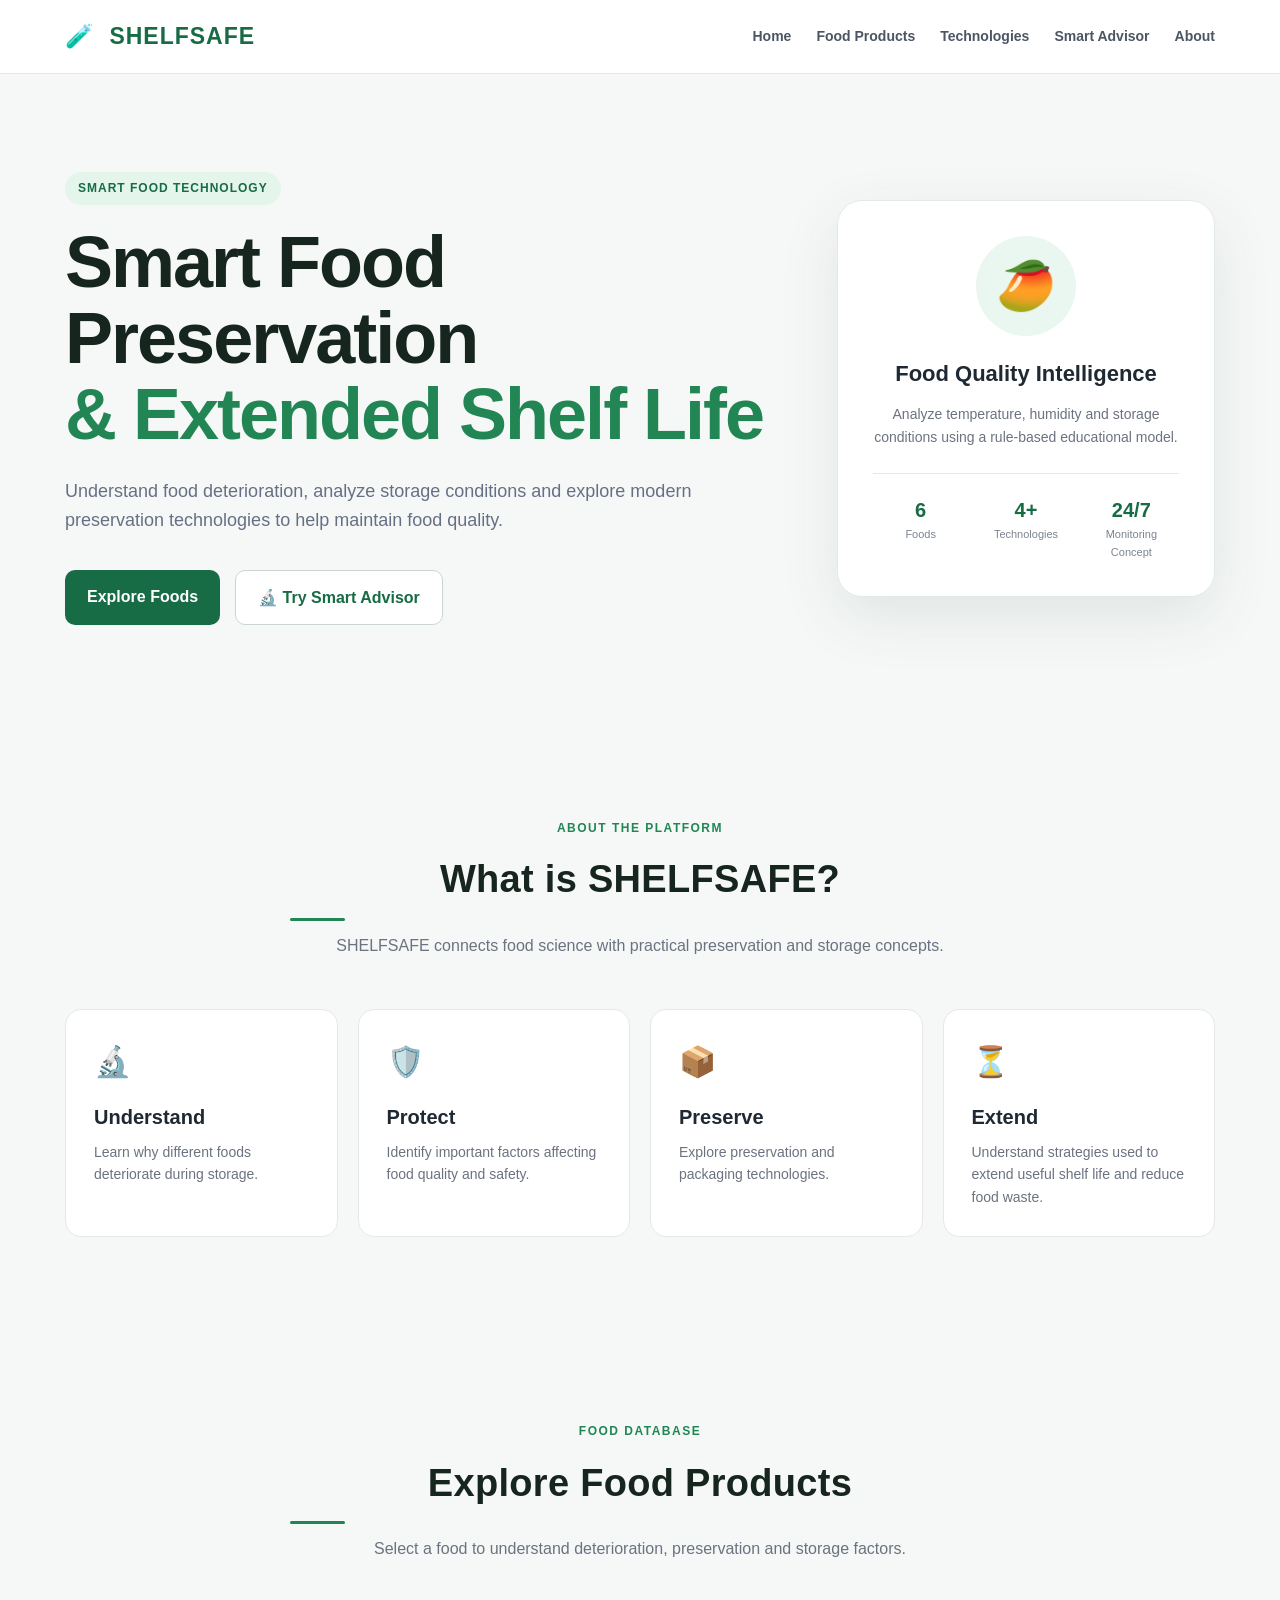
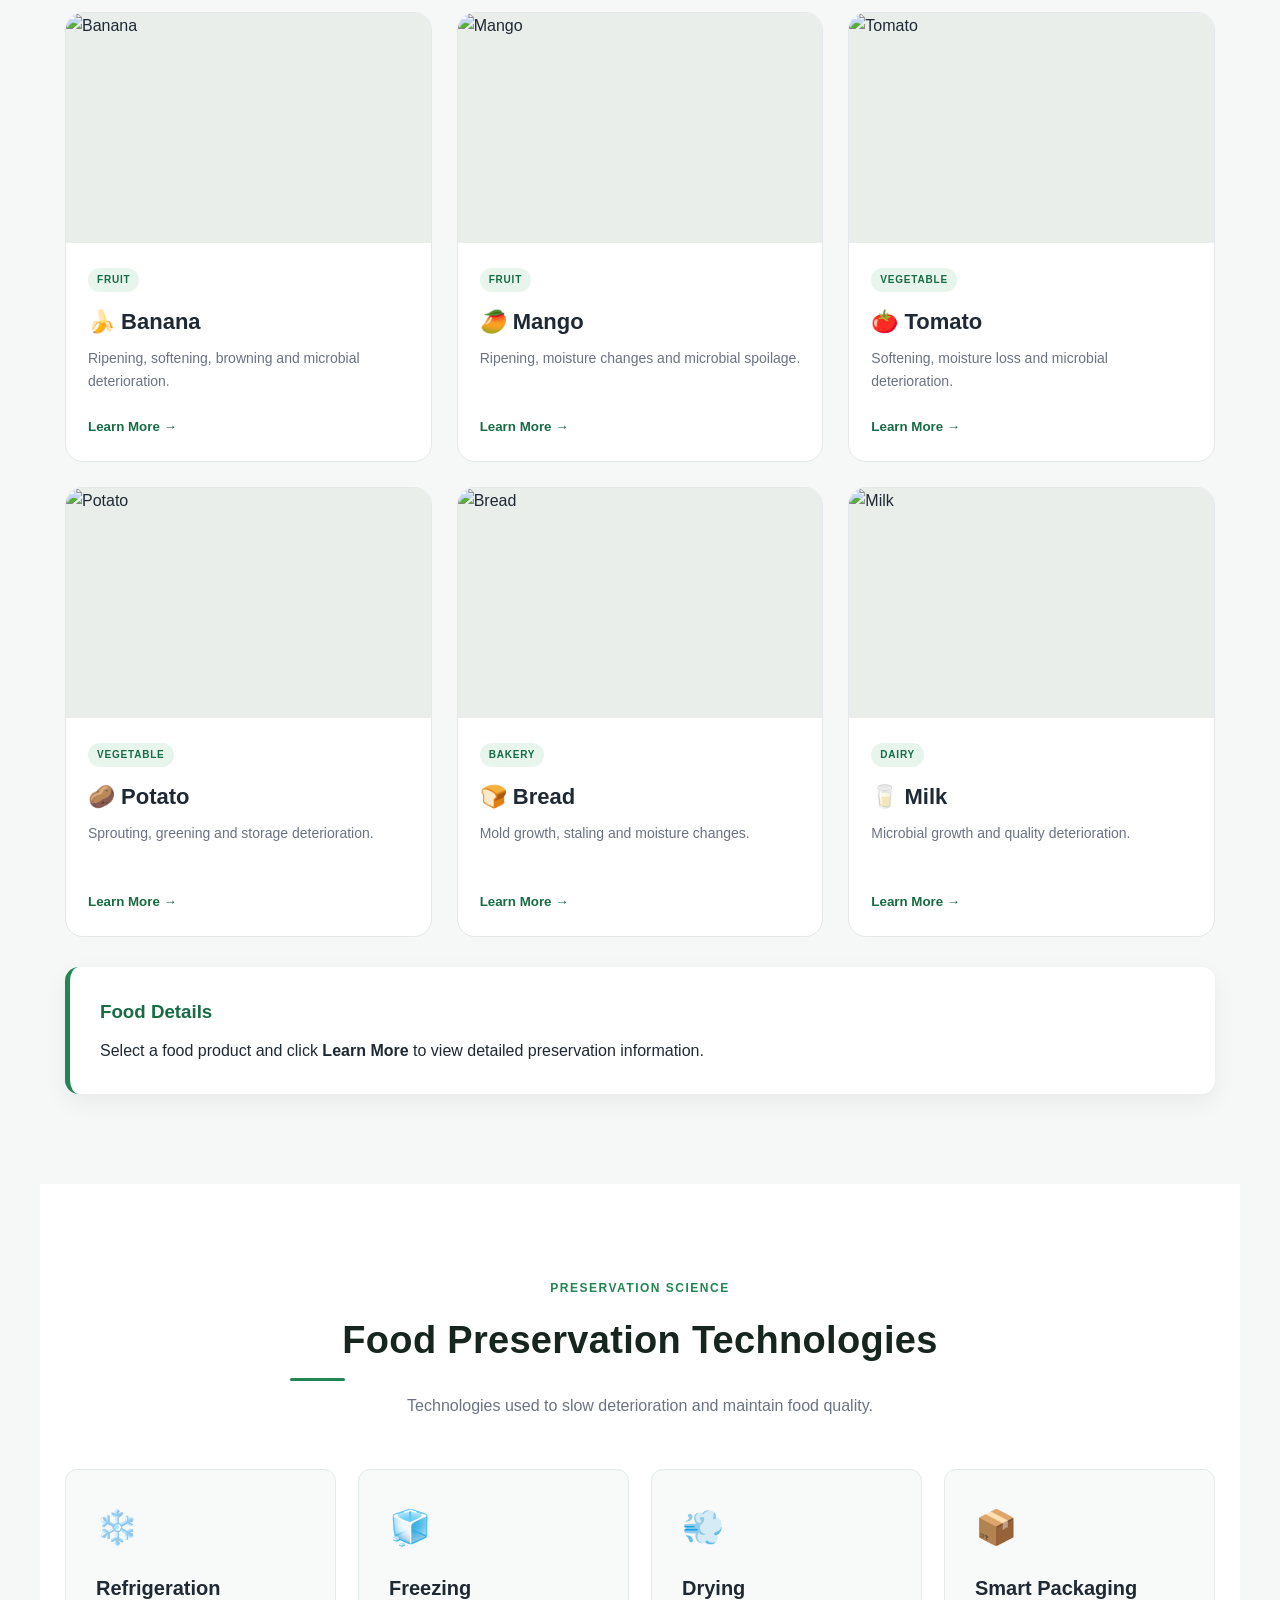
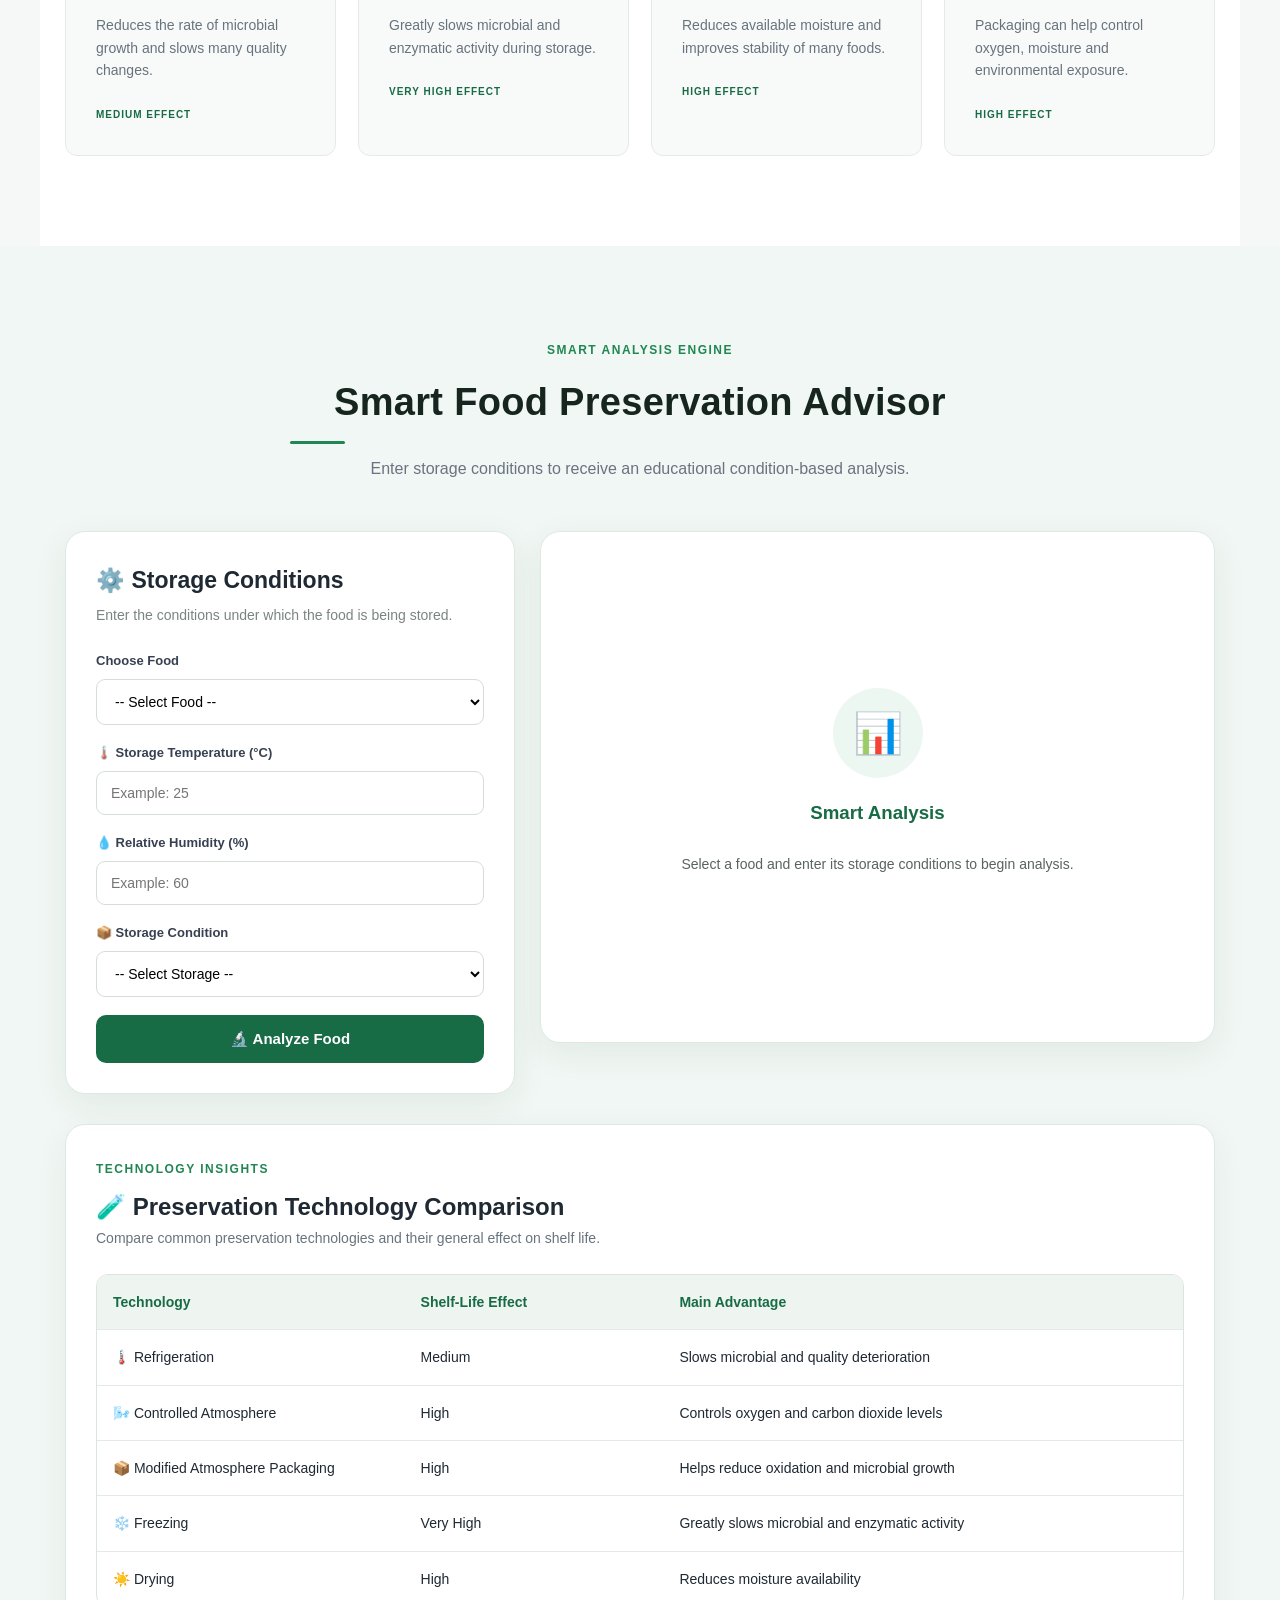
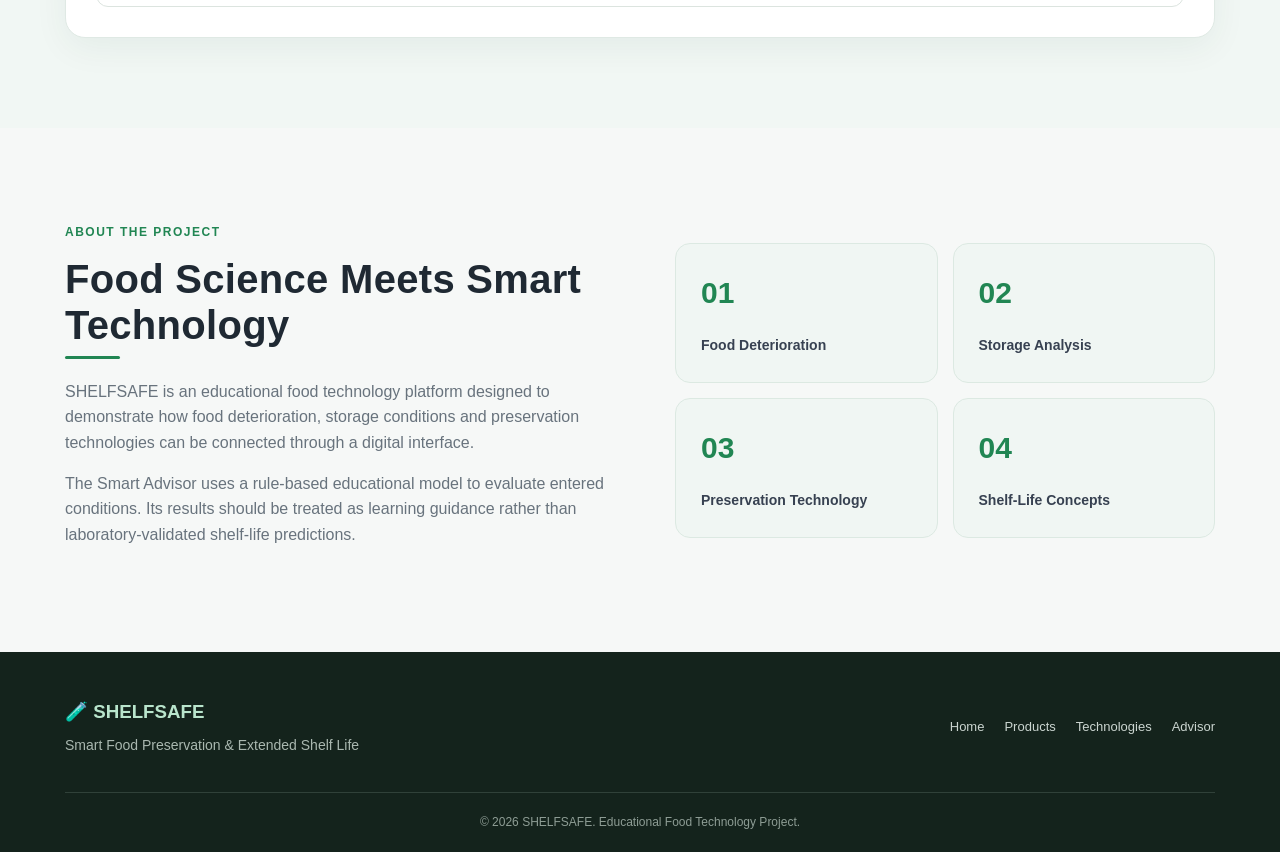
==== index.html @ 6aaba328 "Add files via upload" ====
<!DOCTYPE html>
<html lang="en">

<head>
    <meta charset="UTF-8">
    <meta name="viewport" content="width=device-width, initial-scale=1.0">

    <title>SHELFSAFE | Smart Food Preservation</title>

    <link rel="stylesheet" href="style.css">
</head>

<body>

    <!-- =========================
         NAVIGATION
         ========================= -->

    <header class="navbar">

        <div class="nav-container">

            <div class="logo">
                <span>🧪</span>
                SHELFSAFE
            </div>

            <nav>

                <a href="#home">Home</a>

                <a href="#products">
                    Food Products
                </a>

                <a href="#technologies">
                    Technologies
                </a>

                <a href="#advisor">
                    Smart Advisor
                </a>

                <a href="#about">
                    About
                </a>

            </nav>

        </div>

    </header>


    <!-- =========================
         MAIN
         ========================= -->

    <main>


        <!-- =========================
             HERO
             ========================= -->

        <section id="home" class="hero">

            <div class="hero-content">

                <span class="hero-tag">
                    SMART FOOD TECHNOLOGY
                </span>

                <h1>
                    Smart Food Preservation
                    <span>& Extended Shelf Life</span>
                </h1>

                <p>
                    Understand food deterioration, analyze storage
                    conditions and explore modern preservation
                    technologies to help maintain food quality.
                </p>

                <div class="hero-buttons">

                    <a href="#products" class="primary-btn">
                        Explore Foods
                    </a>

                    <a href="#advisor" class="secondary-btn">
                        🔬 Try Smart Advisor
                    </a>

                </div>

            </div>


            <div class="hero-card">

                <div class="hero-card-icon">
                    🥭
                </div>

                <h3>
                    Food Quality Intelligence
                </h3>

                <p>
                    Analyze temperature, humidity and storage
                    conditions using a rule-based educational model.
                </p>

                <div class="hero-stats">

                    <div>
                        <strong>6</strong>
                        <span>Foods</span>
                    </div>

                    <div>
                        <strong>4+</strong>
                        <span>Technologies</span>
                    </div>

                    <div>
                        <strong>24/7</strong>
                        <span>Monitoring Concept</span>
                    </div>

                </div>

            </div>

        </section>



        <!-- =========================
             WHAT IS SHELFSAFE
             ========================= -->

        <section class="intro-section">

            <div class="section-heading">

                <span>
                    ABOUT THE PLATFORM
                </span>

                <h2>
                    What is SHELFSAFE?
                </h2>

                <p>
                    SHELFSAFE connects food science with practical
                    preservation and storage concepts.
                </p>

            </div>


            <div class="feature-grid">

                <div class="feature-card">

                    <div class="feature-icon">
                        🔬
                    </div>

                    <h3>
                        Understand
                    </h3>

                    <p>
                        Learn why different foods deteriorate during
                        storage.
                    </p>

                </div>


                <div class="feature-card">

                    <div class="feature-icon">
                        🛡️
                    </div>

                    <h3>
                        Protect
                    </h3>

                    <p>
                        Identify important factors affecting food
                        quality and safety.
                    </p>

                </div>


                <div class="feature-card">

                    <div class="feature-icon">
                        📦
                    </div>

                    <h3>
                        Preserve
                    </h3>

                    <p>
                        Explore preservation and packaging
                        technologies.
                    </p>

                </div>


                <div class="feature-card">

                    <div class="feature-icon">
                        ⏳
                    </div>

                    <h3>
                        Extend
                    </h3>

                    <p>
                        Understand strategies used to extend useful
                        shelf life and reduce food waste.
                    </p>

                </div>

            </div>

        </section>



        <!-- =========================
             FOOD PRODUCTS
             ========================= -->

        <section id="products" class="products-section">

            <div class="section-heading">

                <span>
                    FOOD DATABASE
                </span>

                <h2>
                    Explore Food Products
                </h2>

                <p>
                    Select a food to understand deterioration,
                    preservation and storage factors.
                </p>

            </div>


            <div class="product-grid">


                <!-- BANANA -->

                <article class="product-card">

                    <div class="product-image">

                        <img
                            src="images/banana.jpg"
                            alt="Banana"
                        >

                    </div>

                    <div class="product-content">

                        <span class="food-tag">
                            FRUIT
                        </span>

                        <h3>
                            🍌 Banana
                        </h3>

                        <p>
                            Ripening, softening, browning and
                            microbial deterioration.
                        </p>

                        <button
                            class="learn-more"
                            data-food="banana"
                        >
                            Learn More →
                        </button>

                    </div>

                </article>



                <!-- MANGO -->

                <article class="product-card">

                    <div class="product-image">

                        <img
                            src="images/mango.webp"
                            alt="Mango"
                        >

                    </div>

                    <div class="product-content">

                        <span class="food-tag">
                            FRUIT
                        </span>

                        <h3>
                            🥭 Mango
                        </h3>

                        <p>
                            Ripening, moisture changes and microbial
                            spoilage.
                        </p>

                        <button
                            class="learn-more"
                            data-food="mango"
                        >
                            Learn More →
                        </button>

                    </div>

                </article>



                <!-- TOMATO -->

                <article class="product-card">

                    <div class="product-image">

                        <img
                            src="images/tomato.jpg"
                            alt="Tomato"
                        >

                    </div>

                    <div class="product-content">

                        <span class="food-tag">
                            VEGETABLE
                        </span>

                        <h3>
                            🍅 Tomato
                        </h3>

                        <p>
                            Softening, moisture loss and microbial
                            deterioration.
                        </p>

                        <button
                            class="learn-more"
                            data-food="tomato"
                        >
                            Learn More →
                        </button>

                    </div>

                </article>



                <!-- POTATO -->

                <article class="product-card">

                    <div class="product-image">

                        <img
                            src="images/potato.jpg"
                            alt="Potato"
                        >

                    </div>

                    <div class="product-content">

                        <span class="food-tag">
                            VEGETABLE
                        </span>

                        <h3>
                            🥔 Potato
                        </h3>

                        <p>
                            Sprouting, greening and storage
                            deterioration.
                        </p>

                        <button
                            class="learn-more"
                            data-food="potato"
                        >
                            Learn More →
                        </button>

                    </div>

                </article>



                <!-- BREAD -->

                <article class="product-card">

                    <div class="product-image">

                        <img
                            src="images/breadd.jpg"
                            alt="Bread"
                        >

                    </div>

                    <div class="product-content">

                        <span class="food-tag">
                            BAKERY
                        </span>

                        <h3>
                            🍞 Bread
                        </h3>

                        <p>
                            Mold growth, staling and moisture
                            changes.
                        </p>

                        <button
                            class="learn-more"
                            data-food="bread"
                        >
                            Learn More →
                        </button>

                    </div>

                </article>



                <!-- MILK -->

                <article class="product-card">

                    <div class="product-image">

                        <img
                            src="images/milk.webp"
                            alt="Milk"
                        >

                    </div>

                    <div class="product-content">

                        <span class="food-tag">
                            DAIRY
                        </span>

                        <h3>
                            🥛 Milk
                        </h3>

                        <p>
                            Microbial growth and quality
                            deterioration.
                        </p>

                        <button
                            class="learn-more"
                            data-food="milk"
                        >
                            Learn More →
                        </button>

                    </div>

                </article>

            </div>


            <!-- FOOD DETAILS -->

            <div
                id="food-details"
                class="food-details"
            >

                <h3>
                    Food Details
                </h3>

                <p>
                    Select a food product and click
                    <strong>Learn More</strong> to view
                    detailed preservation information.
                </p>

            </div>

        </section>



        <!-- =========================
             TECHNOLOGIES
             ========================= -->

        <section
            id="technologies"
            class="technology-section"
        >

            <div class="section-heading">

                <span>
                    PRESERVATION SCIENCE
                </span>

                <h2>
                    Food Preservation Technologies
                </h2>

                <p>
                    Technologies used to slow deterioration and
                    maintain food quality.
                </p>

            </div>


            <div class="technology-grid">


                <div class="technology-card">

                    <div class="technology-icon">
                        ❄️
                    </div>

                    <h3>
                        Refrigeration
                    </h3>

                    <p>
                        Reduces the rate of microbial growth and
                        slows many quality changes.
                    </p>

                    <span class="technology-level">
                        MEDIUM EFFECT
                    </span>

                </div>


                <div class="technology-card">

                    <div class="technology-icon">
                        🧊
                    </div>

                    <h3>
                        Freezing
                    </h3>

                    <p>
                        Greatly slows microbial and enzymatic
                        activity during storage.
                    </p>

                    <span class="technology-level">
                        VERY HIGH EFFECT
                    </span>

                </div>


                <div class="technology-card">

                    <div class="technology-icon">
                        💨
                    </div>

                    <h3>
                        Drying
                    </h3>

                    <p>
                        Reduces available moisture and improves
                        stability of many foods.
                    </p>

                    <span class="technology-level">
                        HIGH EFFECT
                    </span>

                </div>


                <div class="technology-card">

                    <div class="technology-icon">
                        📦
                    </div>

                    <h3>
                        Smart Packaging
                    </h3>

                    <p>
                        Packaging can help control oxygen,
                        moisture and environmental exposure.
                    </p>

                    <span class="technology-level">
                        HIGH EFFECT
                    </span>

                </div>

            </div>

        </section>



        <!-- =========================
             SMART ADVISOR
             ========================= -->

        <section
            id="advisor"
            class="advisor-section"
        >

            <div class="section-heading">

                <span>
                    SMART ANALYSIS ENGINE
                </span>

                <h2>
                    Smart Food Preservation Advisor
                </h2>

                <p>
                    Enter storage conditions to receive an
                    educational condition-based analysis.
                </p>

            </div>


            <div class="advisor-layout">


                <!-- INPUT PANEL -->

                <div class="advisor-panel">

                    <h3>
                        ⚙️ Storage Conditions
                    </h3>

                    <p class="panel-description">
                        Enter the conditions under which the food
                        is being stored.
                    </p>


                    <div class="input-group">

                        <label for="food">
                            Choose Food
                        </label>

                        <select id="food">

                            <option value="">
                                -- Select Food --
                            </option>

                            <option value="banana">
                                Banana
                            </option>

                            <option value="mango">
                                Mango
                            </option>

                            <option value="tomato">
                                Tomato
                            </option>

                            <option value="potato">
                                Potato
                            </option>

                            <option value="bread">
                                Bread
                            </option>

                            <option value="milk">
                                Milk
                            </option>

                        </select>

                    </div>


                    <div class="input-group">

                        <label for="temperature">
                            🌡️ Storage Temperature (°C)
                        </label>

                        <input
                            type="number"
                            id="temperature"
                            placeholder="Example: 25"
                        >

                    </div>


                    <div class="input-group">

                        <label for="humidity">
                            💧 Relative Humidity (%)
                        </label>

                        <input
                            type="number"
                            id="humidity"
                            placeholder="Example: 60"
                            min="0"
                            max="100"
                        >

                    </div>


                    <div class="input-group">

                        <label for="storage">
                            📦 Storage Condition
                        </label>

                        <select id="storage">

                            <option value="">
                                -- Select Storage --
                            </option>

                            <option value="room">
                                Room Temperature
                            </option>

                            <option value="refrigerated">
                                Refrigerated
                            </option>

                            <option value="frozen">
                                Frozen
                            </option>

                            <option value="dry">
                                Dry Storage
                            </option>

                        </select>

                    </div>


                    <button
                        id="advisor-button"
                        class="analyze-button"
                    >
                        🔬 Analyze Food
                    </button>

                </div>



                <!-- RESULT PANEL -->

                <div
                    id="recommendation"
                    class="recommendation-panel"
                >

                    <div class="empty-result">

                        <div class="empty-icon">
                            📊
                        </div>

                        <h3>
                            Smart Analysis
                        </h3>

                        <p>
                            Select a food and enter its storage
                            conditions to begin analysis.
                        </p>

                    </div>

                </div>

            </div>



            <!-- =========================
                 TECHNOLOGY COMPARISON
                 ========================= -->

            <div
                id="technology-comparison"
                class="comparison-panel"
            >

                <div class="comparison-heading">

                    <span>
                        TECHNOLOGY INSIGHTS
                    </span>

                    <h3>
                        🧪 Preservation Technology Comparison
                    </h3>

                    <p>
                        Compare common preservation technologies
                        and their general effect on shelf life.
                    </p>

                </div>


                <div class="technology-table">


                    <div class="technology-row technology-header">

                        <div>
                            Technology
                        </div>

                        <div>
                            Shelf-Life Effect
                        </div>

                        <div>
                            Main Advantage
                        </div>

                    </div>


                    <div class="technology-row">

                        <div>
                            🌡️ Refrigeration
                        </div>

                        <div>
                            Medium
                        </div>

                        <div>
                            Slows microbial and quality deterioration
                        </div>

                    </div>


                    <div class="technology-row">

                        <div>
                            🌬️ Controlled Atmosphere
                        </div>

                        <div>
                            High
                        </div>

                        <div>
                            Controls oxygen and carbon dioxide levels
                        </div>

                    </div>


                    <div class="technology-row">

                        <div>
                            📦 Modified Atmosphere Packaging
                        </div>

                        <div>
                            High
                        </div>

                        <div>
                            Helps reduce oxidation and microbial growth
                        </div>

                    </div>


                    <div class="technology-row">

                        <div>
                            ❄️ Freezing
                        </div>

                        <div>
                            Very High
                        </div>

                        <div>
                            Greatly slows microbial and enzymatic activity
                        </div>

                    </div>


                    <div class="technology-row">

                        <div>
                            ☀️ Drying
                        </div>

                        <div>
                            High
                        </div>

                        <div>
                            Reduces moisture availability
                        </div>

                    </div>

                </div>

            </div>

        </section>



        <!-- =========================
             ABOUT
             ========================= -->

        <section
            id="about"
            class="about-section"
        >

            <div class="about-content">

                <span>
                    ABOUT THE PROJECT
                </span>

                <h2>
                    Food Science Meets Smart Technology
                </h2>

                <p>
                    SHELFSAFE is an educational food technology
                    platform designed to demonstrate how food
                    deterioration, storage conditions and
                    preservation technologies can be connected
                    through a digital interface.
                </p>

                <p>
                    The Smart Advisor uses a rule-based educational
                    model to evaluate entered conditions. Its results
                    should be treated as learning guidance rather than
                    laboratory-validated shelf-life predictions.
                </p>

            </div>


            <div class="about-highlight">

                <div>
                    <strong>
                        01
                    </strong>

                    <span>
                        Food Deterioration
                    </span>
                </div>


                <div>
                    <strong>
                        02
                    </strong>

                    <span>
                        Storage Analysis
                    </span>
                </div>


                <div>
                    <strong>
                        03
                    </strong>

                    <span>
                        Preservation Technology
                    </span>
                </div>


                <div>
                    <strong>
                        04
                    </strong>

                    <span>
                        Shelf-Life Concepts
                    </span>
                </div>

            </div>

        </section>

    </main>



    <!-- =========================
         FOOTER
         ========================= -->

    <footer>

        <div class="footer-content">

            <div>

                <h3>
                    🧪 SHELFSAFE
                </h3>

                <p>
                    Smart Food Preservation &
                    Extended Shelf Life
                </p>

            </div>


            <div class="footer-links">

                <a href="#home">
                    Home
                </a>

                <a href="#products">
                    Products
                </a>

                <a href="#technologies">
                    Technologies
                </a>

                <a href="#advisor">
                    Advisor
                </a>

            </div>

        </div>


        <div class="footer-bottom">

            © 2026 SHELFSAFE. Educational Food Technology Project.

        </div>

    </footer>



    <!-- JAVASCRIPT -->

    <script src="prediction-data.js"></script>
<script src="script.js"></script>

</body>

</html>
---- style.css ----
/* =====================================================
   SHELFSAFE
   SMART FOOD PRESERVATION & EXTENDED SHELF LIFE
   PROFESSIONAL WEBSITE DESIGN
   ===================================================== */


/* =====================================================
   GLOBAL SETTINGS
   ===================================================== */

* {
    margin: 0;
    padding: 0;
    box-sizing: border-box;
}


html {
    scroll-behavior: smooth;
}


body {
    font-family: Arial, Helvetica, sans-serif;

    background: #f6f8f7;

    color: #1f2933;

    line-height: 1.6;
}


img {
    width: 100%;

    display: block;
}


a {
    text-decoration: none;

    color: inherit;
}


button,
input,
select {
    font-family: inherit;
}


/* =====================================================
   NAVIGATION
   ===================================================== */

.navbar {
    position: sticky;

    top: 0;

    z-index: 1000;

    background: rgba(255, 255, 255, 0.96);

    border-bottom: 1px solid #e5e7eb;

    backdrop-filter: blur(10px);
}


.nav-container {
    max-width: 1200px;

    margin: auto;

    padding: 18px 25px;

    display: flex;

    align-items: center;

    justify-content: space-between;

    gap: 30px;
}


.logo {
    font-size: 23px;

    font-weight: 800;

    letter-spacing: 1px;

    color: #176b45;

    white-space: nowrap;
}


.logo span {
    margin-right: 7px;
}


nav {
    display: flex;

    align-items: center;

    gap: 25px;
}


nav a {
    font-size: 14px;

    font-weight: 600;

    color: #4b5563;

    transition: 0.3s;
}


nav a:hover {
    color: #176b45;
}


/* =====================================================
   HERO SECTION
   ===================================================== */

.hero {
    max-width: 1200px;

    margin: auto;

    min-height: 650px;

    padding: 80px 25px;

    display: grid;

    grid-template-columns: 1.3fr 0.7fr;

    align-items: center;

    gap: 70px;
}


.hero-content {
    max-width: 700px;
}


.hero-tag {
    display: inline-block;

    padding: 7px 13px;

    margin-bottom: 20px;

    border-radius: 50px;

    background: #e4f5ec;

    color: #176b45;

    font-size: 12px;

    font-weight: 800;

    letter-spacing: 1px;
}


.hero h1 {
    font-size: clamp(42px, 6vw, 72px);

    line-height: 1.05;

    letter-spacing: -2px;

    margin-bottom: 25px;

    color: #17251f;
}


.hero h1 span {
    display: block;

    color: #218653;
}


.hero p {
    max-width: 650px;

    font-size: 18px;

    color: #667085;

    margin-bottom: 35px;
}


.hero-buttons {
    display: flex;

    gap: 15px;

    flex-wrap: wrap;
}


.primary-btn,
.secondary-btn {
    display: inline-block;

    padding: 14px 22px;

    border-radius: 10px;

    font-weight: 700;

    transition: 0.3s;
}


.primary-btn {
    background: #176b45;

    color: white;
}


.primary-btn:hover {
    background: #105335;

    transform: translateY(-2px);
}


.secondary-btn {
    border: 1px solid #cbd5d1;

    background: white;

    color: #176b45;
}


.secondary-btn:hover {
    background: #eef8f3;

    transform: translateY(-2px);
}


/* =====================================================
   HERO CARD
   ===================================================== */

.hero-card {
    padding: 35px;

    border-radius: 25px;

    background: white;

    border: 1px solid #e3ebe7;

    box-shadow: 0 20px 60px rgba(30, 70, 50, 0.10);

    text-align: center;
}


.hero-card-icon {
    width: 100px;

    height: 100px;

    margin: 0 auto 20px;

    border-radius: 50%;

    display: flex;

    align-items: center;

    justify-content: center;

    background: #eaf7f0;

    font-size: 48px;
}


.hero-card h3 {
    font-size: 22px;

    margin-bottom: 12px;
}


.hero-card p {
    font-size: 14px;

    margin-bottom: 25px;

    color: #6b7280;
}


.hero-stats {
    display: grid;

    grid-template-columns: repeat(3, 1fr);

    border-top: 1px solid #e5e7eb;

    padding-top: 20px;

    gap: 10px;
}


.hero-stats div {
    display: flex;

    flex-direction: column;
}


.hero-stats strong {
    color: #176b45;

    font-size: 20px;
}


.hero-stats span {
    font-size: 11px;

    color: #7b8490;
}


/* =====================================================
   COMMON SECTION
   ===================================================== */

.intro-section,
.products-section,
.technology-section,
.advisor-section,
.about-section {
    max-width: 1200px;

    margin: auto;

    padding: 90px 25px;
}


.section-heading {
    text-align: center;

    max-width: 700px;

    margin: 0 auto 50px;
}


.section-heading > span,
.about-content > span,
.comparison-heading > span {
    color: #218653;

    font-size: 12px;

    font-weight: 800;

    letter-spacing: 1.5px;
}


.section-heading h2 {
    margin-top: 10px;

    font-size: 38px;

    color: #17251f;
}


.section-heading p {
    margin-top: 12px;

    color: #6b7280;
}


/* =====================================================
   FEATURE CARDS
   ===================================================== */

.feature-grid {
    display: grid;

    grid-template-columns: repeat(4, 1fr);

    gap: 20px;
}


.feature-card {
    padding: 28px;

    background: white;

    border: 1px solid #e5e7eb;

    border-radius: 16px;

    transition: 0.3s;
}


.feature-card:hover {
    transform: translateY(-6px);

    box-shadow: 0 15px 35px rgba(0, 0, 0, 0.08);

    border-color: #b9ddc9;
}


.feature-icon {
    font-size: 30px;

    margin-bottom: 15px;
}


.feature-card h3 {
    margin-bottom: 8px;

    font-size: 20px;
}


.feature-card p {
    font-size: 14px;

    color: #6b7280;
}


/* =====================================================
   PRODUCTS
   ===================================================== */

.products-section {
    background: #f6f8f7;
}


.product-grid {
    display: grid;

    grid-template-columns: repeat(3, 1fr);

    gap: 25px;
}


.product-card {
    overflow: hidden;

    background: white;

    border: 1px solid #e5e7eb;

    border-radius: 18px;

    transition: 0.3s;
}


.product-card:hover {
    transform: translateY(-7px);

    box-shadow: 0 18px 40px rgba(0, 0, 0, 0.09);
}


.product-image {
    height: 230px;

    overflow: hidden;

    background: #e9eeeb;
}


.product-image img {
    width: 100%;

    height: 100%;

    object-fit: cover;

    transition: 0.5s;
}


.product-card:hover .product-image img {
    transform: scale(1.06);
}


.product-content {
    padding: 22px;
}


.food-tag {
    display: inline-block;

    padding: 4px 9px;

    border-radius: 20px;

    background: #e7f5ed;

    color: #176b45;

    font-size: 10px;

    font-weight: 800;

    letter-spacing: 0.8px;
}


.product-content h3 {
    margin: 12px 0 8px;

    font-size: 22px;
}


.product-content p {
    min-height: 48px;

    font-size: 14px;

    color: #6b7280;

    margin-bottom: 18px;
}


.learn-more {
    border: none;

    background: none;

    color: #176b45;

    font-weight: 700;

    cursor: pointer;

    padding: 0;

    transition: 0.3s;
}


.learn-more:hover {
    color: #0d4d30;

    transform: translateX(4px);
}


/* =====================================================
   FOOD DETAILS
   ===================================================== */

.food-details {
    display: block;

    margin-top: 30px;

    padding: 30px;

    background: white;

    border-left: 5px solid #218653;

    border-radius: 14px;

    box-shadow: 0 8px 25px rgba(0, 0, 0, 0.06);
}


.food-details h3 {
    margin-bottom: 12px;

    color: #176b45;
}


/* =====================================================
   TECHNOLOGIES
   ===================================================== */

.technology-section {
    background: #ffffff;
}


.technology-grid {
    display: grid;

    grid-template-columns: repeat(4, 1fr);

    gap: 22px;
}


.technology-card {
    padding: 30px;

    border-radius: 18px;

    background: #f8faf9;

    border: 1px solid #e4ebe7;

    transition: 0.3s;
}


.technology-card:hover {
    transform: translateY(-5px);

    box-shadow: 0 15px 35px rgba(0, 0, 0, 0.07);
}


.technology-icon {
    font-size: 34px;

    margin-bottom: 18px;
}


.technology-card h3 {
    margin-bottom: 10px;

    font-size: 20px;
}


.technology-card p {
    font-size: 14px;

    color: #68737d;

    margin-bottom: 18px;
}


.technology-level {
    font-size: 10px;

    font-weight: 800;

    color: #176b45;

    letter-spacing: 1px;
}


/* =====================================================
   ADVISOR
   ===================================================== */

.advisor-section {
    background: #f1f7f4;

    max-width: none;

    padding-left: max(25px, calc((100% - 1150px) / 2));

    padding-right: max(25px, calc((100% - 1150px) / 2));
}


.advisor-layout {
    display: grid;

    grid-template-columns: 0.8fr 1.2fr;

    gap: 25px;

    align-items: start;
}


.advisor-panel,
.recommendation-panel {
    background: white;

    border-radius: 20px;

    border: 1px solid #dfe9e4;

    padding: 30px;

    box-shadow: 0 10px 35px rgba(25, 70, 45, 0.07);
}


.advisor-panel h3 {
    font-size: 23px;

    margin-bottom: 5px;
}


.panel-description {
    color: #7a8580;

    font-size: 14px;

    margin-bottom: 25px;
}


.input-group {
    margin-bottom: 18px;
}


.input-group label {
    display: block;

    font-size: 13px;

    font-weight: 700;

    margin-bottom: 7px;

    color: #374151;
}


.input-group input,
.input-group select {
    width: 100%;

    padding: 13px 14px;

    border: 1px solid #d5ddd8;

    border-radius: 9px;

    background: white;

    outline: none;

    font-size: 14px;

    transition: 0.3s;
}


.input-group input:focus,
.input-group select:focus {
    border-color: #218653;

    box-shadow: 0 0 0 3px rgba(33, 134, 83, 0.10);
}


.analyze-button {
    width: 100%;

    padding: 15px;

    border: none;

    border-radius: 10px;

    background: #176b45;

    color: white;

    font-size: 15px;

    font-weight: 800;

    cursor: pointer;

    transition: 0.3s;
}


.analyze-button:hover {
    background: #105335;

    transform: translateY(-2px);
}


/* =====================================================
   EMPTY RESULT
   ===================================================== */

.empty-result {
    min-height: 450px;

    display: flex;

    flex-direction: column;

    justify-content: center;

    align-items: center;

    text-align: center;

    color: #68737d;
}


.empty-icon {
    width: 90px;

    height: 90px;

    border-radius: 50%;

    display: flex;

    align-items: center;

    justify-content: center;

    background: #edf7f1;

    font-size: 40px;

    margin-bottom: 20px;
}


.empty-result h3 {
    color: #26352d;

    margin-bottom: 8px;
}


/* =====================================================
   RESULT CONTENT
   ===================================================== */

.recommendation-panel h3 {
    color: #176b45;

    margin-bottom: 15px;
}


.recommendation-panel h4 {
    font-size: 22px;

    margin-bottom: 15px;
}


.recommendation-panel p {
    font-size: 14px;

    color: #58645e;

    margin: 10px 0;
}


.score-text {
    font-weight: 800;

    color: #26352d !important;
}


.freshness-container {
    margin: 20px 0;
}


.freshness-bar,
.chart-bar,
.condition-score-bar {
    width: 100%;

    height: 12px;

    overflow: hidden;

    border-radius: 20px;

    background: #e7ece9;
}


.freshness-fill,
.base-shelf-fill,
.estimated-shelf-fill,
.condition-score-fill {
    height: 100%;

    border-radius: 20px;

    transition: width 0.8s ease;
}


.freshness-fill {
    background: #218653;
}


/* =====================================================
   SHELF LIFE CHART
   ===================================================== */

.shelf-life-chart {
    margin-top: 25px;

    padding: 22px;

    border-radius: 15px;

    background: #f8faf9;

    border: 1px solid #e2e9e5;
}


.shelf-life-chart h4 {
    font-size: 18px;

    margin-bottom: 20px;
}


.chart-item {
    margin-bottom: 18px;
}


.chart-label,
.condition-score-label {
    display: flex;

    justify-content: space-between;

    gap: 15px;

    margin-bottom: 7px;

    font-size: 13px;

    font-weight: 700;
}


.base-shelf-fill {
    width: 100%;

    background: #aab5af;
}


.estimated-shelf-fill {
    background: #218653;
}


/* =====================================================
   CONDITION ANALYSIS
   ===================================================== */

.condition-analysis {
    margin-top: 25px;

    padding: 22px;

    border-radius: 15px;

    background: #ffffff;

    border: 1px solid #e1e8e4;
}


.condition-analysis h4 {
    font-size: 18px;

    margin-bottom: 20px;
}


.condition-score {
    margin-top: 15px;
}


.temperature-score-fill {
    background: #3b82f6;
}


.humidity-score-fill {
    background: #06b6d4;
}


.storage-score-fill {
    background: #8b5cf6;
}


/* =====================================================
   TECHNOLOGY COMPARISON
   ===================================================== */

.comparison-panel {
    margin-top: 30px;

    padding: 30px;

    background: white;

    border-radius: 20px;

    border: 1px solid #dfe9e4;

    box-shadow: 0 10px 35px rgba(25, 70, 45, 0.06);
}


.comparison-heading {
    margin-bottom: 25px;
}


.comparison-heading h3 {
    font-size: 24px;

    margin-top: 8px;
}


.comparison-heading p {
    color: #68737d;

    font-size: 14px;
}


.technology-table {
    width: 100%;

    overflow: hidden;

    border: 1px solid #dce4df;

    border-radius: 12px;
}


.technology-row {
    display: grid;

    grid-template-columns: 1.2fr 1fr 2fr;

    gap: 15px;

    padding: 16px;

    align-items: center;

    border-bottom: 1px solid #e5e9e7;

    font-size: 14px;
}


.technology-row:last-child {
    border-bottom: none;
}


.technology-header {
    background: #eef5f1;

    color: #176b45;

    font-weight: 800;
}


.technology-row:not(.technology-header):hover {
    background: #fafcfb;
}


/* =====================================================
   ABOUT
   ===================================================== */

.about-section {
    display: grid;

    grid-template-columns: 1fr 1fr;

    gap: 70px;

    align-items: center;
}


.about-content h2 {
    margin: 12px 0 20px;

    font-size: 40px;

    line-height: 1.15;
}


.about-content p {
    color: #68737d;

    margin-bottom: 15px;
}


.about-highlight {
    display: grid;

    grid-template-columns: 1fr 1fr;

    gap: 15px;
}


.about-highlight div {
    min-height: 140px;

    padding: 25px;

    display: flex;

    flex-direction: column;

    justify-content: space-between;

    border-radius: 15px;

    background: #f0f6f3;

    border: 1px solid #dce9e2;
}


.about-highlight strong {
    font-size: 30px;

    color: #218653;
}


.about-highlight span {
    font-size: 14px;

    font-weight: 700;

    color: #374151;
}


/* =====================================================
   FOOTER
   ===================================================== */

footer {
    background: #14231c;

    color: white;

    padding: 45px 25px 20px;
}


.footer-content {
    max-width: 1150px;

    margin: auto;

    display: flex;

    justify-content: space-between;

    gap: 30px;
}


.footer-content h3 {
    color: #b9e5cc;

    margin-bottom: 7px;
}


.footer-content p {
    color: #aab8b0;

    font-size: 14px;
}


.footer-links {
    display: flex;

    gap: 20px;

    align-items: center;
}


.footer-links a {
    color: #cbd5d0;

    font-size: 13px;

    transition: 0.3s;
}


.footer-links a:hover {
    color: white;
}


.footer-bottom {
    max-width: 1150px;

    margin: 35px auto 0;

    padding-top: 20px;

    border-top: 1px solid #304139;

    text-align: center;

    color: #8e9d95;

    font-size: 12px;
}


/* =====================================================
   RESPONSIVE DESIGN
   ===================================================== */

@media (max-width: 950px) {

    nav {
        gap: 12px;
    }


    nav a {
        font-size: 12px;
    }


    .hero {
        grid-template-columns: 1fr;

        text-align: center;

        padding-top: 60px;
    }


    .hero-content {
        margin: auto;
    }


    .hero-buttons {
        justify-content: center;
    }


    .hero-card {
        max-width: 500px;

        width: 100%;

        margin: auto;
    }


    .feature-grid {
        grid-template-columns: repeat(2, 1fr);
    }


    .technology-grid {
        grid-template-columns: repeat(2, 1fr);
    }


    .advisor-layout {
        grid-template-columns: 1fr;
    }


    .about-section {
        grid-template-columns: 1fr;
    }

}


@media (max-width: 700px) {

    .nav-container {
        flex-direction: column;

        gap: 12px;
    }


    nav {
        flex-wrap: wrap;

        justify-content: center;
    }


    .hero h1 {
        font-size: 42px;
    }


    .section-heading h2 {
        font-size: 30px;
    }


    .feature-grid,
    .product-grid,
    .technology-grid {
        grid-template-columns: 1fr;
    }


    .about-highlight {
        grid-template-columns: 1fr;
    }


    .technology-row {
        grid-template-columns: 1fr;

        gap: 5px;
    }


    .technology-header {
        display: none;
    }


    .footer-content {
        flex-direction: column;
    }


    .footer-links {
        flex-wrap: wrap;
    }

}


@media (max-width: 450px) {

    .hero {
        padding-left: 18px;

        padding-right: 18px;
    }


    .hero h1 {
        font-size: 36px;
    }


    .hero p {
        font-size: 16px;
    }


    .hero-card,
    .advisor-panel,
    .recommendation-panel,
    .comparison-panel {
        padding: 20px;
    }

}
/* =====================================================
   INTERACTIVE TECHNOLOGY DETAILS
   ===================================================== */

.technology-details {
    margin-top: 25px;
    display: none;
}

.technology-details:not(:empty) {
    display: block;
}

.technology-row:not(.technology-header) {
    cursor: pointer;
    transition: 0.25s ease;
}

.technology-row:not(.technology-header):hover {
    background: #eef8f3;
    transform: translateX(3px);
}

.technology-row:not(.technology-header):focus {
    outline: 2px solid #218653;
    outline-offset: -2px;
}


/* =====================================================
   TECHNOLOGY DETAIL CARD
   ===================================================== */

.technology-detail-content {
    padding: 30px;
    background: #f8fbf9;
    border: 1px solid #dce9e2;
    border-left: 5px solid #218653;
    border-radius: 18px;
    box-shadow: 0 12px 35px rgba(25, 70, 45, 0.08);
    animation: technologyDetailAppear 0.35s ease;
}

@keyframes technologyDetailAppear {

    from {
        opacity: 0;
        transform: translateY(10px);
    }

    to {
        opacity: 1;
        transform: translateY(0);
    }

}


/* =====================================================
   DETAIL HEADER
   ===================================================== */

.technology-detail-header {
    display: flex;
    align-items: center;
    gap: 18px;
    margin-bottom: 28px;
}

.technology-detail-icon {
    width: 70px;
    height: 70px;

    display: flex;
    align-items: center;
    justify-content: center;

    flex-shrink: 0;

    border-radius: 18px;

    background: #e7f5ed;

    font-size: 34px;
}

.technology-detail-label {
    display: block;

    margin-bottom: 5px;

    color: #218653;

    font-size: 11px;
    font-weight: 800;

    letter-spacing: 1.5px;
}

.technology-detail-header h3 {
    margin: 0 0 5px;

    color: #17251f;

    font-size: 26px;
}

.technology-detail-header p {
    margin: 0;

    color: #68737d;

    font-size: 14px;
}


/* =====================================================
   DETAIL GRID
   ===================================================== */

.technology-detail-grid {
    display: grid;

    grid-template-columns: repeat(2, 1fr);

    gap: 16px;

    margin-bottom: 20px;
}

.technology-detail-item {
    padding: 20px;

    background: white;

    border: 1px solid #e1e9e5;

    border-radius: 13px;

    transition: 0.25s ease;
}

.technology-detail-item:hover {
    transform: translateY(-3px);

    box-shadow: 0 8px 22px rgba(0, 0, 0, 0.06);
}

.technology-detail-item strong {
    display: block;

    margin-bottom: 9px;

    color: #176b45;

    font-size: 14px;
}

.technology-detail-item p {
    margin: 0;

    color: #68737d;

    font-size: 13px;

    line-height: 1.6;
}


/* =====================================================
   EXAMPLE BOX
   ===================================================== */

.technology-example {
    padding: 18px 20px;

    background: #eef7f2;

    border-radius: 12px;

    border: 1px solid #d6e8de;
}

.technology-example strong {
    display: block;

    margin-bottom: 5px;

    color: #176b45;

    font-size: 14px;
}

.technology-example p {
    margin: 0;

    color: #4f5d56;

    font-size: 14px;
}


/* =====================================================
   MOBILE
   ===================================================== */

@media (max-width: 700px) {

    .technology-detail-content {
        padding: 22px;
    }

    .technology-detail-header {
        align-items: flex-start;
    }

    .technology-detail-icon {
        width: 55px;
        height: 55px;

        font-size: 27px;
    }

    .technology-detail-header h3 {
        font-size: 22px;
    }

    .technology-detail-grid {
        grid-template-columns: 1fr;
    }

}
/* =====================================================
   TECHNOLOGY CLICK INDICATOR
   ===================================================== */

.technology-row:not(.technology-header) {
    position: relative;
}

.technology-row:not(.technology-header)::after {
    content: "Click to view details →";

    position: absolute;
    right: 18px;
    top: 50%;
    transform: translateY(-50%);

    font-size: 11px;
    font-weight: 700;

    color: #218653;

    opacity: 0;
    transition: 0.25s ease;
}

.technology-row:not(.technology-header):hover::after {
    opacity: 1;
}

.technology-row:not(.technology-header):hover {
    padding-right: 180px;
}
/* =====================================================
   PROFESSIONAL SMART ADVISOR DASHBOARD
   ===================================================== */

.result-main {
    display: grid;
    grid-template-columns: repeat(3, 1fr);
    gap: 18px;
    margin: 24px 0;
}

.shelf-life-card,
.freshness-card,
.retention-card {
    padding: 24px;
    border: 1px solid #e4ebe7;
    border-radius: 16px;
    background: #ffffff;
    box-shadow: 0 6px 20px rgba(0, 0, 0, 0.05);
    min-height: 145px;
    display: flex;
    flex-direction: column;
    justify-content: center;
}

.shelf-life-card span,
.freshness-card span,
.retention-card span {
    font-size: 13px;
    font-weight: 700;
    color: #66736d;
    margin-bottom: 8px;
}

.shelf-life-card strong,
.freshness-card strong,
.retention-card strong {
    font-size: 34px;
    line-height: 1.1;
    color: #176b43;
}

.shelf-life-card small {
    margin-top: 4px;
    color: #718078;
    font-size: 13px;
}

.freshness-bar {
    width: 100%;
    height: 8px;
    margin-top: 14px;
    background: #edf2ef;
    border-radius: 20px;
    overflow: hidden;
}

.freshness-fill {
    height: 100%;
    border-radius: 20px;
    background: #218653;
    transition: width 0.5s ease;
}

@media (max-width: 800px) {
    .result-main {
        grid-template-columns: 1fr;
    }
}

/* =====================================================
   SMART ADVISOR RISK INDICATORS
   ===================================================== */

.risk-badge {
    display: inline-flex;
    align-items: center;
    justify-content: center;

    padding: 8px 16px;
    border-radius: 30px;

    font-size: 13px;
    font-weight: 800;
    letter-spacing: 0.5px;

    background: #edf2ef;
    color: #176b43;

    transition: 0.3s ease;
}

/* LOW RISK */
.risk-badge.low {
    background: #e7f6ed;
    color: #167044;
    border: 1px solid #bfe6cf;
}

/* MEDIUM RISK */
.risk-badge.medium {
    background: #fff4df;
    color: #a66a00;
    border: 1px solid #f1d49a;
}

/* HIGH RISK */
.risk-badge.high {
    background: #fdeaea;
    color: #b42318;
    border: 1px solid #f2b8b3;
}

/* Risk status section */
.result-header {
    display: flex;
    align-items: center;
    justify-content: space-between;
    gap: 15px;
    flex-wrap: wrap;
}

/* Small visual emphasis for the risk label */
.result-label {
    font-weight: 700;
    color: #52615a;
}

/* Mobile adjustment */
@media (max-width: 600px) {
    .result-header {
        align-items: flex-start;
        flex-direction: column;
    }

    .risk-badge {
        font-size: 12px;
        padding: 7px 14px;
    }
}

/* =====================================================
   ADVANCED RECOMMENDATION ENGINE
   ===================================================== */

.advisor-recommendation {
    margin-top: 24px;
    padding: 24px;
    border-radius: 18px;
    border: 1px solid #dcebe2;
    background: linear-gradient(135deg, #f4fbf7, #ffffff);
    box-shadow: 0 6px 20px rgba(0, 0, 0, 0.05);
}

.advisor-recommendation h3 {
    margin: 0 0 10px;
    font-size: 18px;
    color: #176b43;
}

.advisor-recommendation p {
    margin: 0;
    color: #53635b;
    line-height: 1.7;
}

.recommended-technology {
    margin-top: 16px;
    padding: 16px 18px;
    border-left: 5px solid #218653;
    border-radius: 10px;
    background: #ffffff;
    font-weight: 700;
    color: #176b43;
    box-shadow: 0 3px 12px rgba(0, 0, 0, 0.04);
}

.analysis-note {
    margin-top: 18px;
    padding: 14px 16px;
    border-radius: 10px;
    background: #f7f9f8;
    color: #68756f;
    font-size: 13px;
    line-height: 1.6;
}
/* =====================================================
   STEP 15A - MOBILE RESPONSIVE POLISH
   ===================================================== */

@media (max-width: 700px) {

    /* General spacing */
    body {
        overflow-x: hidden;
    }

    section {
        padding-left: 18px;
        padding-right: 18px;
    }

    /* Navigation */
    nav {
        flex-direction: column;
        gap: 12px;
        padding: 15px;
    }

    nav ul {
        flex-wrap: wrap;
        justify-content: center;
        gap: 10px;
    }

    nav ul li a {
        font-size: 13px;
    }

    /* Main headings */
    h1 {
        font-size: 32px;
    }

    h2 {
        font-size: 26px;
    }

    h3 {
        font-size: 20px;
    }

    /* Food cards */
    .food-grid {
        grid-template-columns: 1fr;
    }

    .food-card {
        width: 100%;
    }

    /* Technology cards */
    .technology-grid {
        grid-template-columns: 1fr;
    }

    /* Technology comparison table */
    .technology-row {
        grid-template-columns: 1fr;
        gap: 8px;
        padding: 18px;
    }

    .technology-header {
        display: none;
    }

    .technology-row:not(.technology-header)::after {
        position: static;
        transform: none;
        display: block;
        margin-top: 8px;
        opacity: 1;
    }

    .technology-row:not(.technology-header):hover {
        padding-right: 18px;
    }

    /* Smart Advisor */
    .advisor-container {
        width: 100%;
    }

    .advisor-grid {
        grid-template-columns: 1fr;
    }

    /* Prediction cards */
    .comparison-grid {
        grid-template-columns: 1fr;
    }

    .data-prediction-content {
        flex-direction: column;
        gap: 15px;
    }

    /* Buttons */
    button {
        max-width: 100%;
    }

    /* Footer */
    footer {
        text-align: center;
        padding: 25px 18px;
    }
}


/* =====================================================
   SHELFSAFE - STEP 15B
   FINAL VISUAL POLISH
   ===================================================== */


/* -----------------------------------------------------
   1. SMOOTH PAGE EXPERIENCE
   ----------------------------------------------------- */

html {
    scroll-behavior: smooth;
}

body {
    line-height: 1.6;
}


/* -----------------------------------------------------
   2. SECTION HEADING POLISH
   ----------------------------------------------------- */

section h2 {
    letter-spacing: 0.3px;
}

section h2::after {
    content: "";
    display: block;
    width: 55px;
    height: 3px;
    margin-top: 8px;
    border-radius: 5px;
    background: #218653;
}


/* -----------------------------------------------------
   3. FOOD CARD POLISH
   ----------------------------------------------------- */

.food-card {
    transition: transform 0.25s ease,
                box-shadow 0.25s ease;
}

.food-card:hover {
    transform: translateY(-6px);
    box-shadow: 0 12px 28px rgba(0, 0, 0, 0.10);
}

.food-card img {
    transition: transform 0.3s ease;
}

.food-card:hover img {
    transform: scale(1.03);
}


/* -----------------------------------------------------
   4. BUTTON POLISH
   ----------------------------------------------------- */

button,
.advisor-button {
    transition: transform 0.2s ease,
                box-shadow 0.2s ease,
                opacity 0.2s ease;
}

button:hover,
.advisor-button:hover {
    transform: translateY(-2px);
    box-shadow: 0 6px 15px rgba(0, 0, 0, 0.12);
}

button:active,
.advisor-button:active {
    transform: translateY(0);
}


/* -----------------------------------------------------
   5. TECHNOLOGY ROW POLISH
   ----------------------------------------------------- */

.technology-row:not(.technology-header) {
    transition: background 0.25s ease,
                transform 0.25s ease,
                box-shadow 0.25s ease;
}

.technology-row:not(.technology-header):hover {
    background: rgba(33, 134, 83, 0.04);
    transform: translateX(3px);
}


/* -----------------------------------------------------
   6. SMART ADVISOR INPUT POLISH
   ----------------------------------------------------- */

input,
select {
    transition: border-color 0.2s ease,
                box-shadow 0.2s ease;
}

input:focus,
select:focus {
    outline: none;
    border-color: #218653;
    box-shadow: 0 0 0 3px rgba(33, 134, 83, 0.12);
}


/* -----------------------------------------------------
   7. PREDICTION CARD POLISH
   ----------------------------------------------------- */

.data-prediction-card,
.prediction-comparison {
    animation: fadeInUp 0.4s ease;
}


/* -----------------------------------------------------
   8. SIMPLE RESULT ANIMATION
   ----------------------------------------------------- */

@keyframes fadeInUp {

    from {
        opacity: 0;
        transform: translateY(10px);
    }

    to {
        opacity: 1;
        transform: translateY(0);
    }

}


/* -----------------------------------------------------
   9. TECHNOLOGY DETAILS POLISH
   ----------------------------------------------------- */

.technology-details {
    animation: fadeInUp 0.35s ease;
}


/* -----------------------------------------------------
   10. CARD CONSISTENCY
   ----------------------------------------------------- */

.food-card,
.technology-card,
.data-prediction-card,
.prediction-comparison {
    border-radius: 12px;
}


/* -----------------------------------------------------
   11. IMAGE CORNER POLISH
   ----------------------------------------------------- */

.food-card img {
    border-radius: 10px;
}


/* -----------------------------------------------------
   12. MOBILE POLISH
   ----------------------------------------------------- */

@media (max-width: 700px) {

    section h2::after {
        margin-left: auto;
        margin-right: auto;
    }

    .food-card:hover {
        transform: none;
    }

    .food-card:hover img {
        transform: none;
    }

    .technology-row:not(.technology-header):hover {
        transform: none;
    }

    button:hover,
    .advisor-button:hover {
        transform: none;
    }

}


/* =====================================================
   END OF STEP 15B
   ===================================================== */
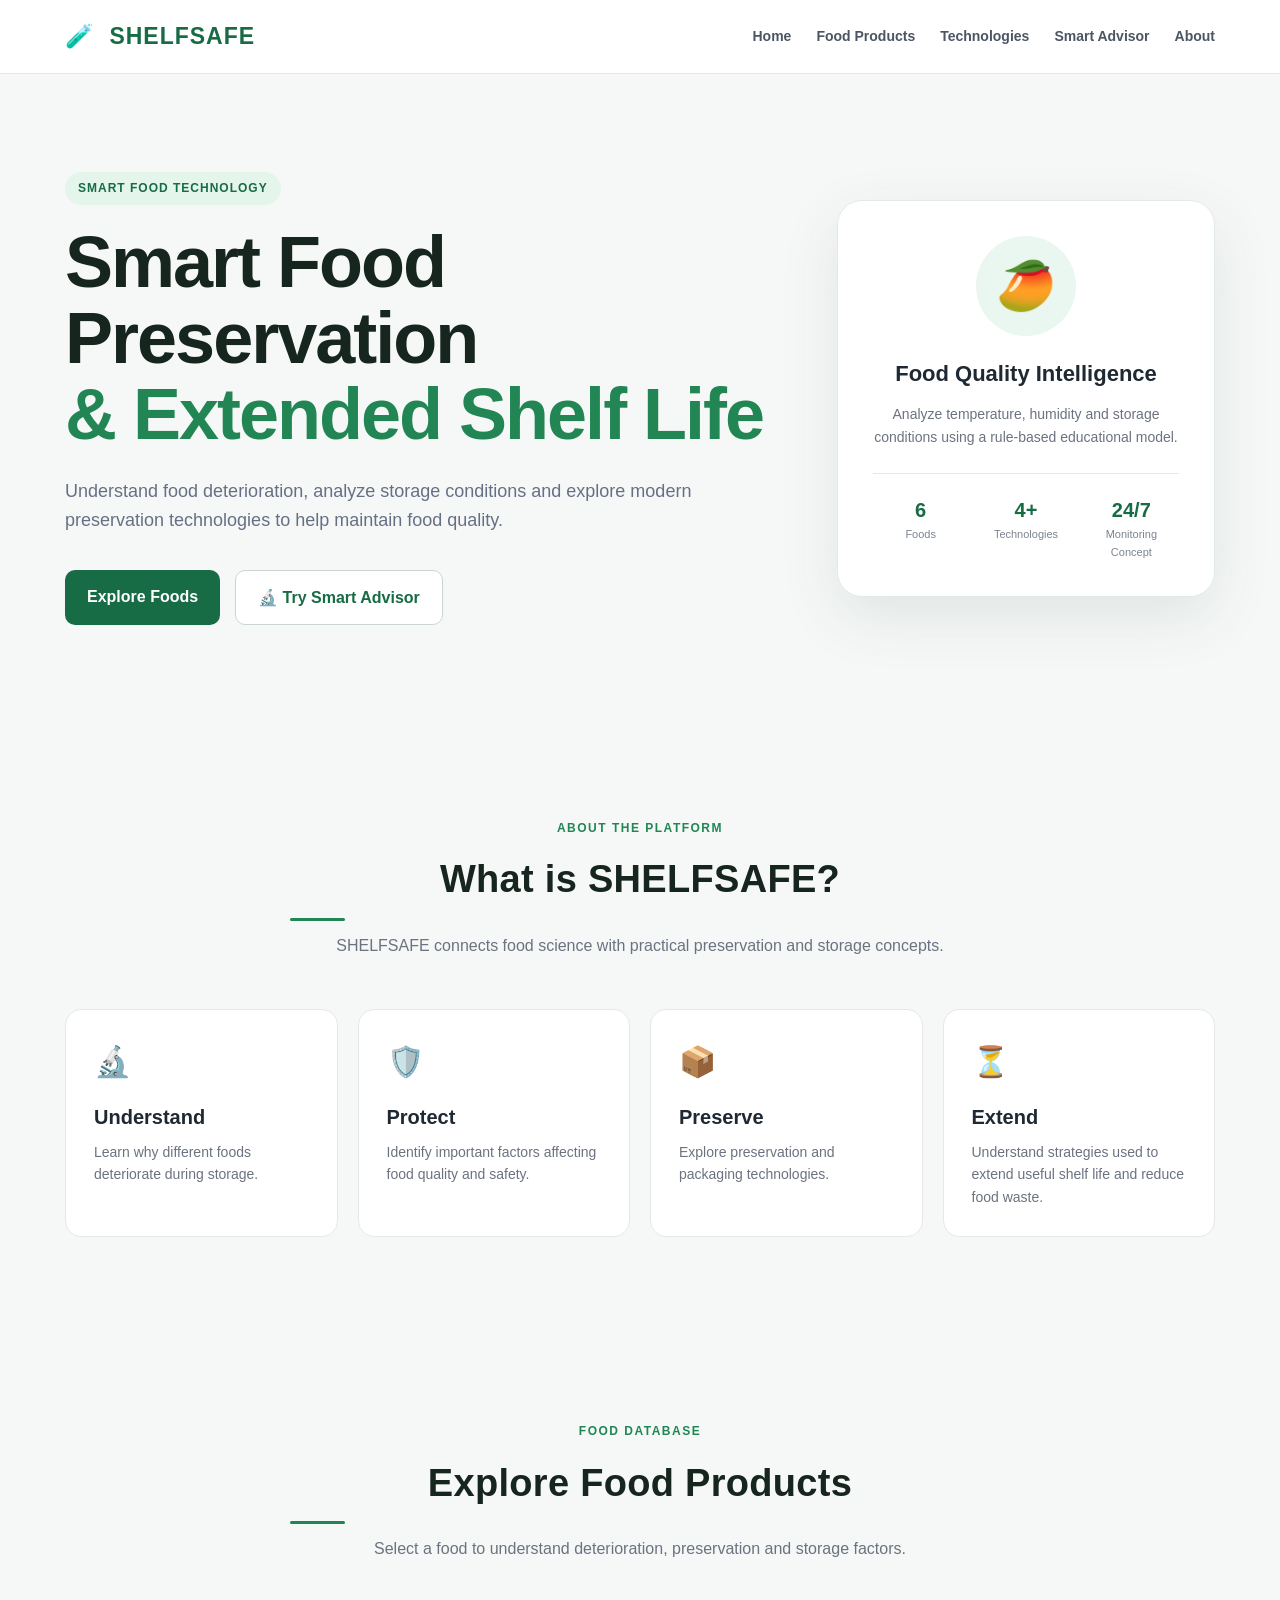
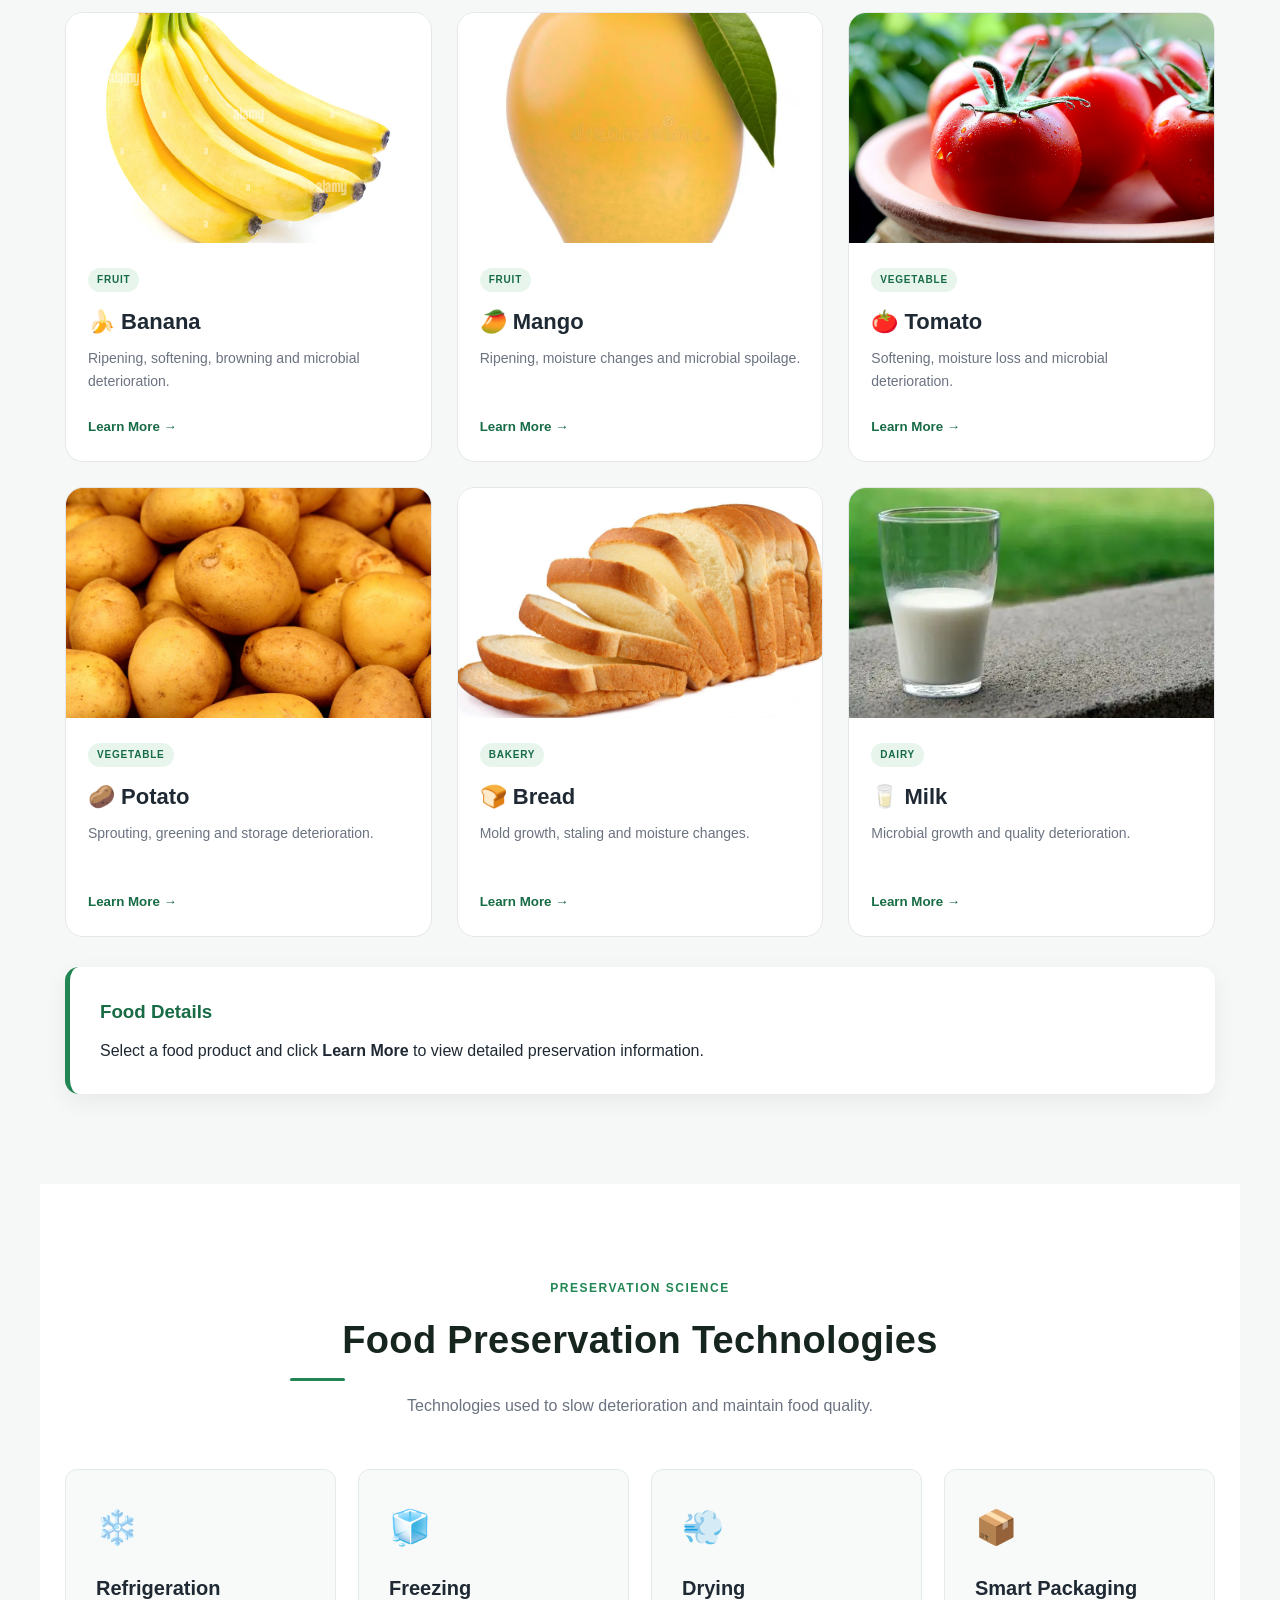
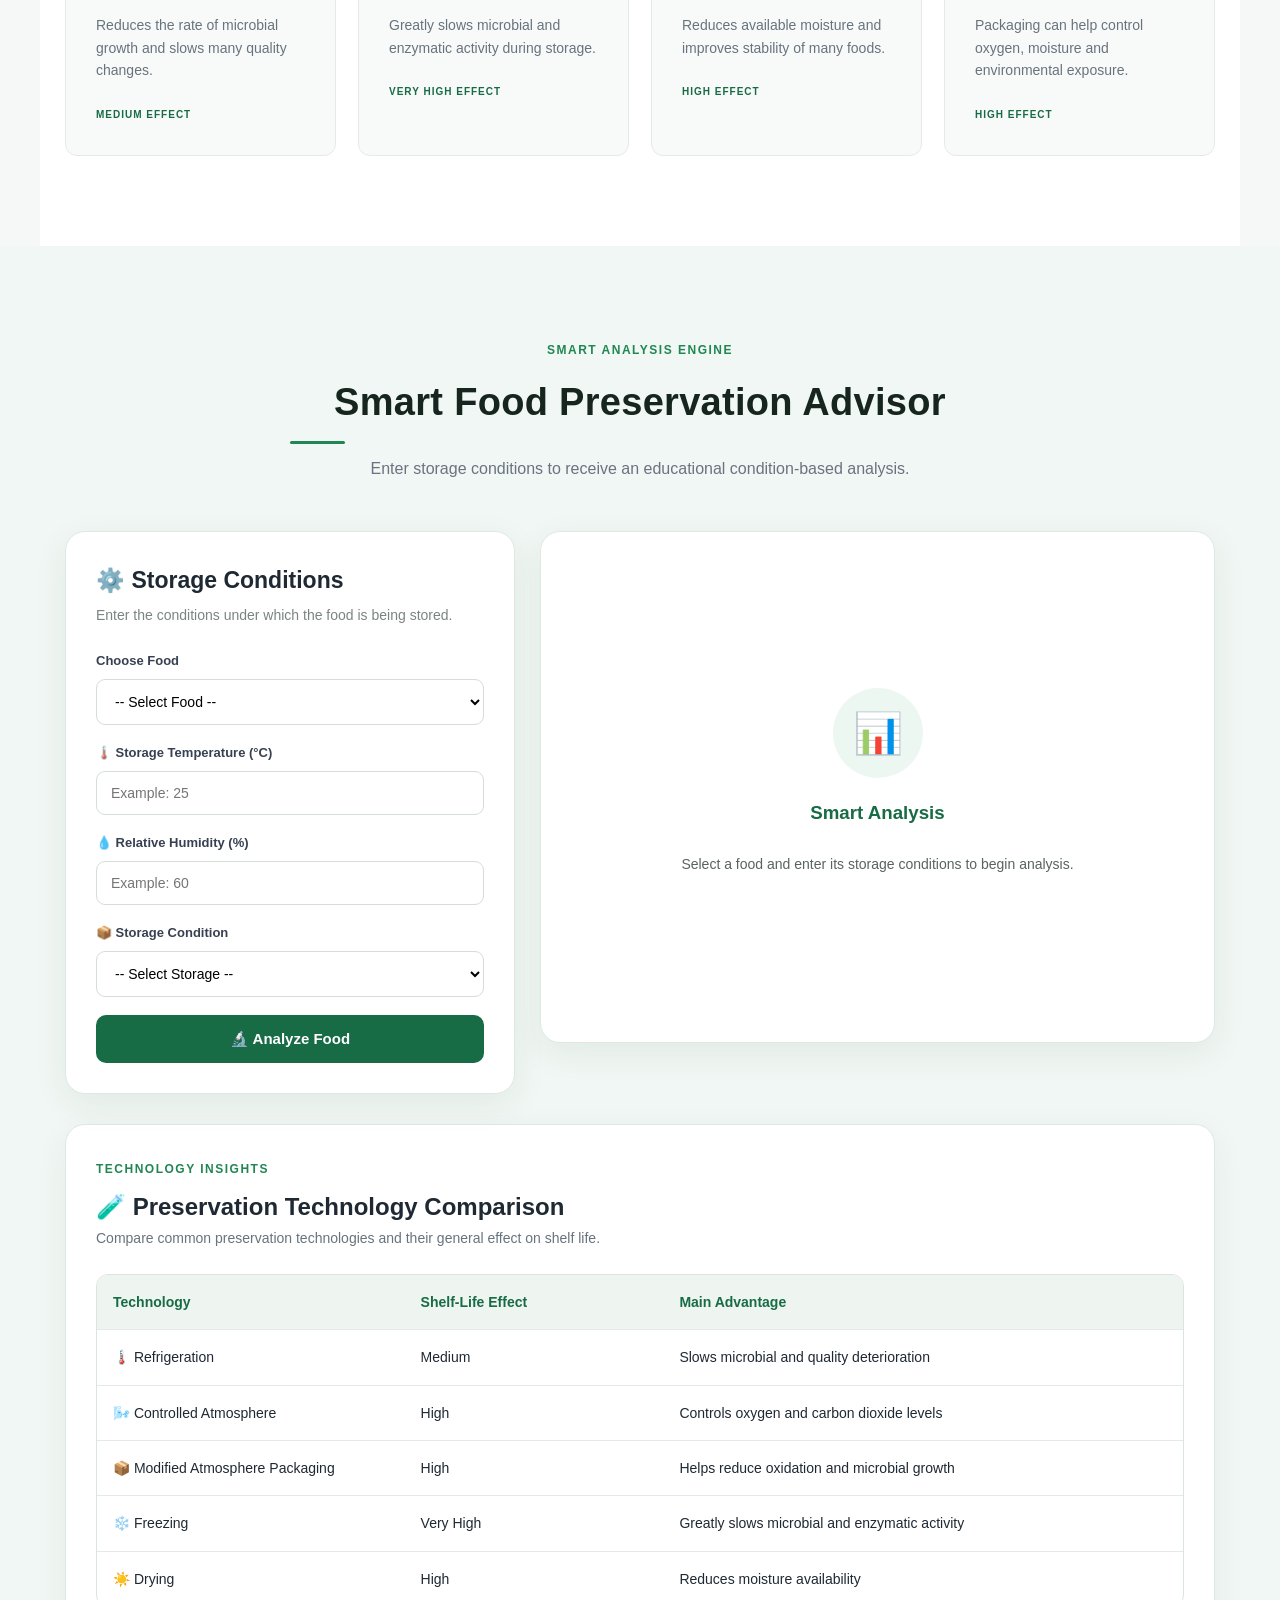
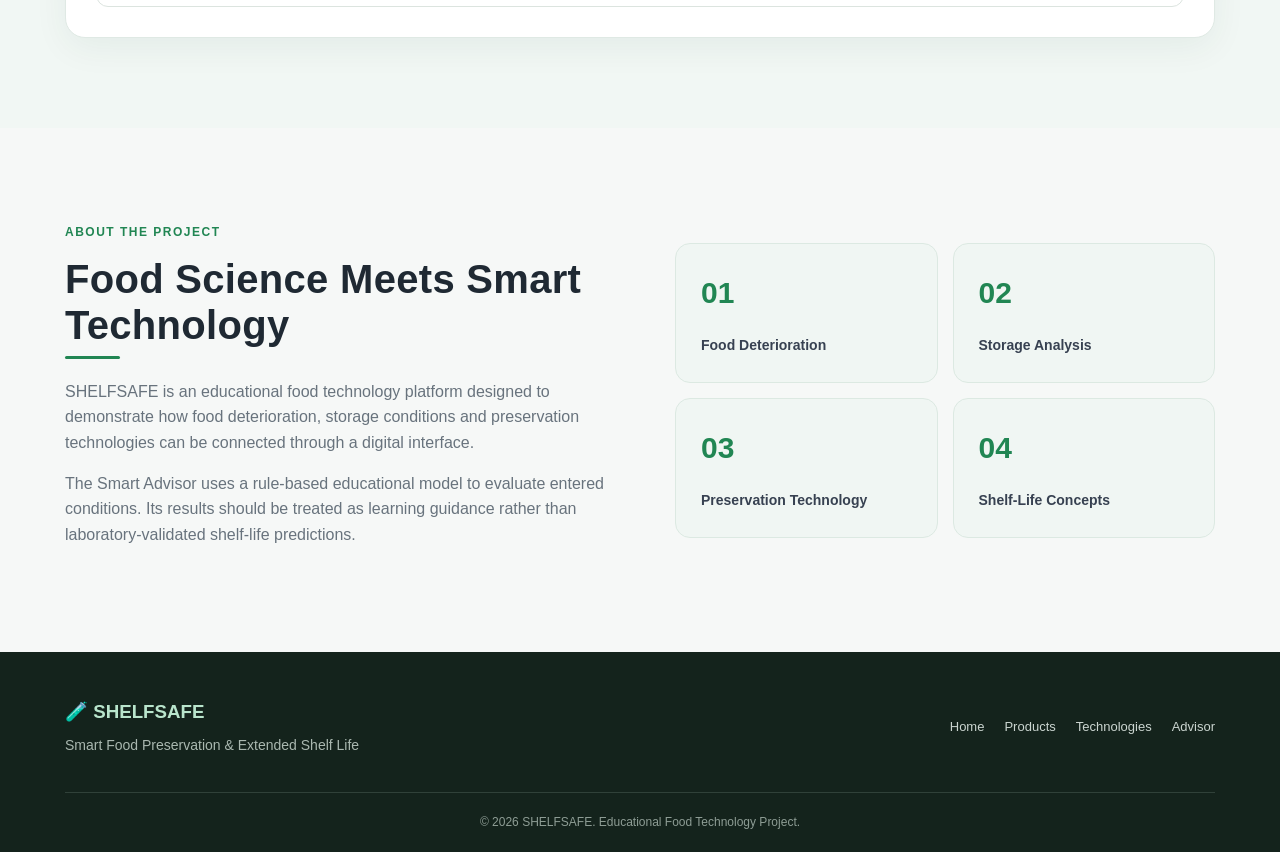
==== commit ba184cd0: "Update print statement from 'Hello' to 'Goodbye'" ====
--- a/index.html
+++ b/index.html
@@ -274,7 +274,7 @@
                     <div class="product-image">
 
                         <img
-                            src="images/banana.jpg"
+                            src="banana.jpg"
                             alt="Banana"
                         >
 
@@ -315,7 +315,7 @@
                     <div class="product-image">
 
                         <img
-                            src="images/mango.webp"
+                            src="mango.webp"
                             alt="Mango"
                         >
 
@@ -356,7 +356,7 @@
                     <div class="product-image">
 
                         <img
-                            src="images/tomato.jpg"
+                            src="tomato.jpg"
                             alt="Tomato"
                         >
 
@@ -397,7 +397,7 @@
                     <div class="product-image">
 
                         <img
-                            src="images/potato.jpg"
+                            src="potato.jpg"
                             alt="Potato"
                         >
 
@@ -438,7 +438,7 @@
                     <div class="product-image">
 
                         <img
-                            src="images/breadd.jpg"
+                            src="breadd.jpg"
                             alt="Bread"
                         >
 
@@ -479,7 +479,7 @@
                     <div class="product-image">
 
                         <img
-                            src="images/milk.webp"
+                            src="milk.webp"
                             alt="Milk"
                         >
 
@@ -1142,4 +1142,4 @@
 
 </body>
 
-</html>+</html>
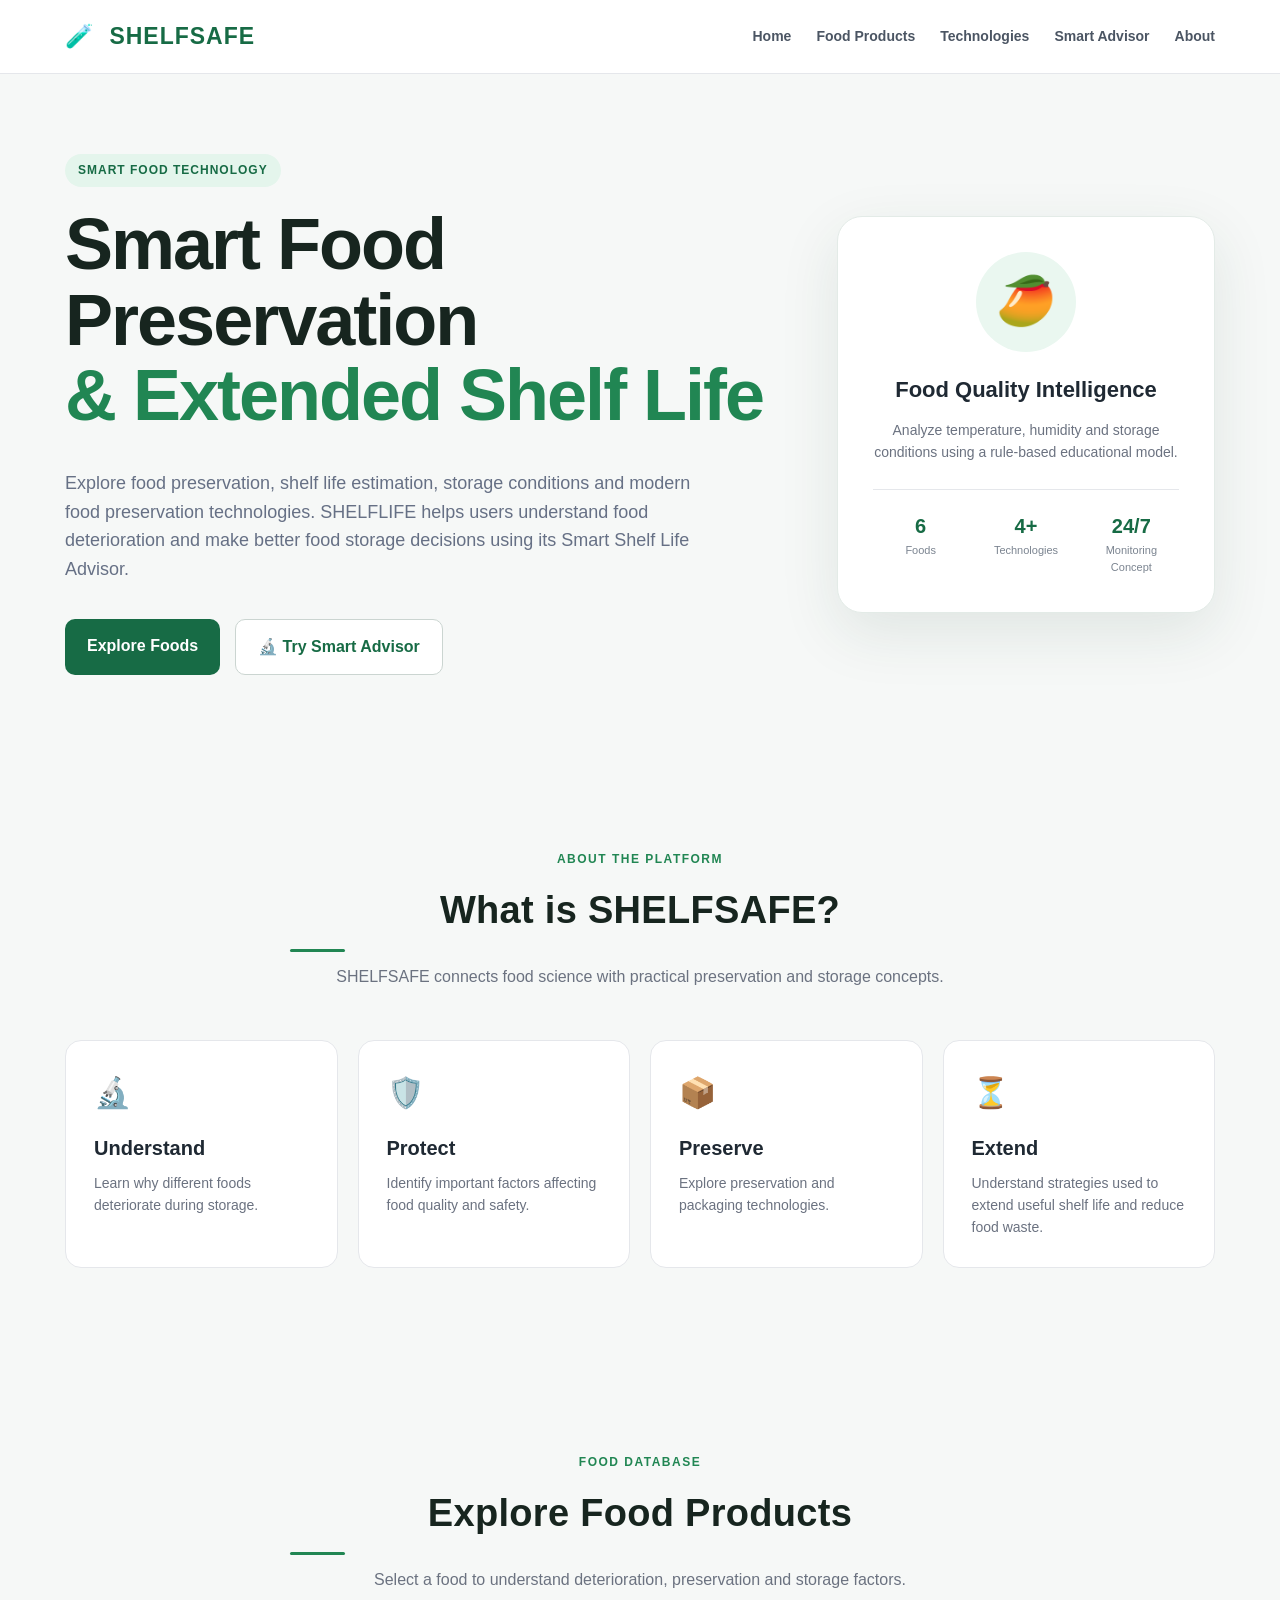
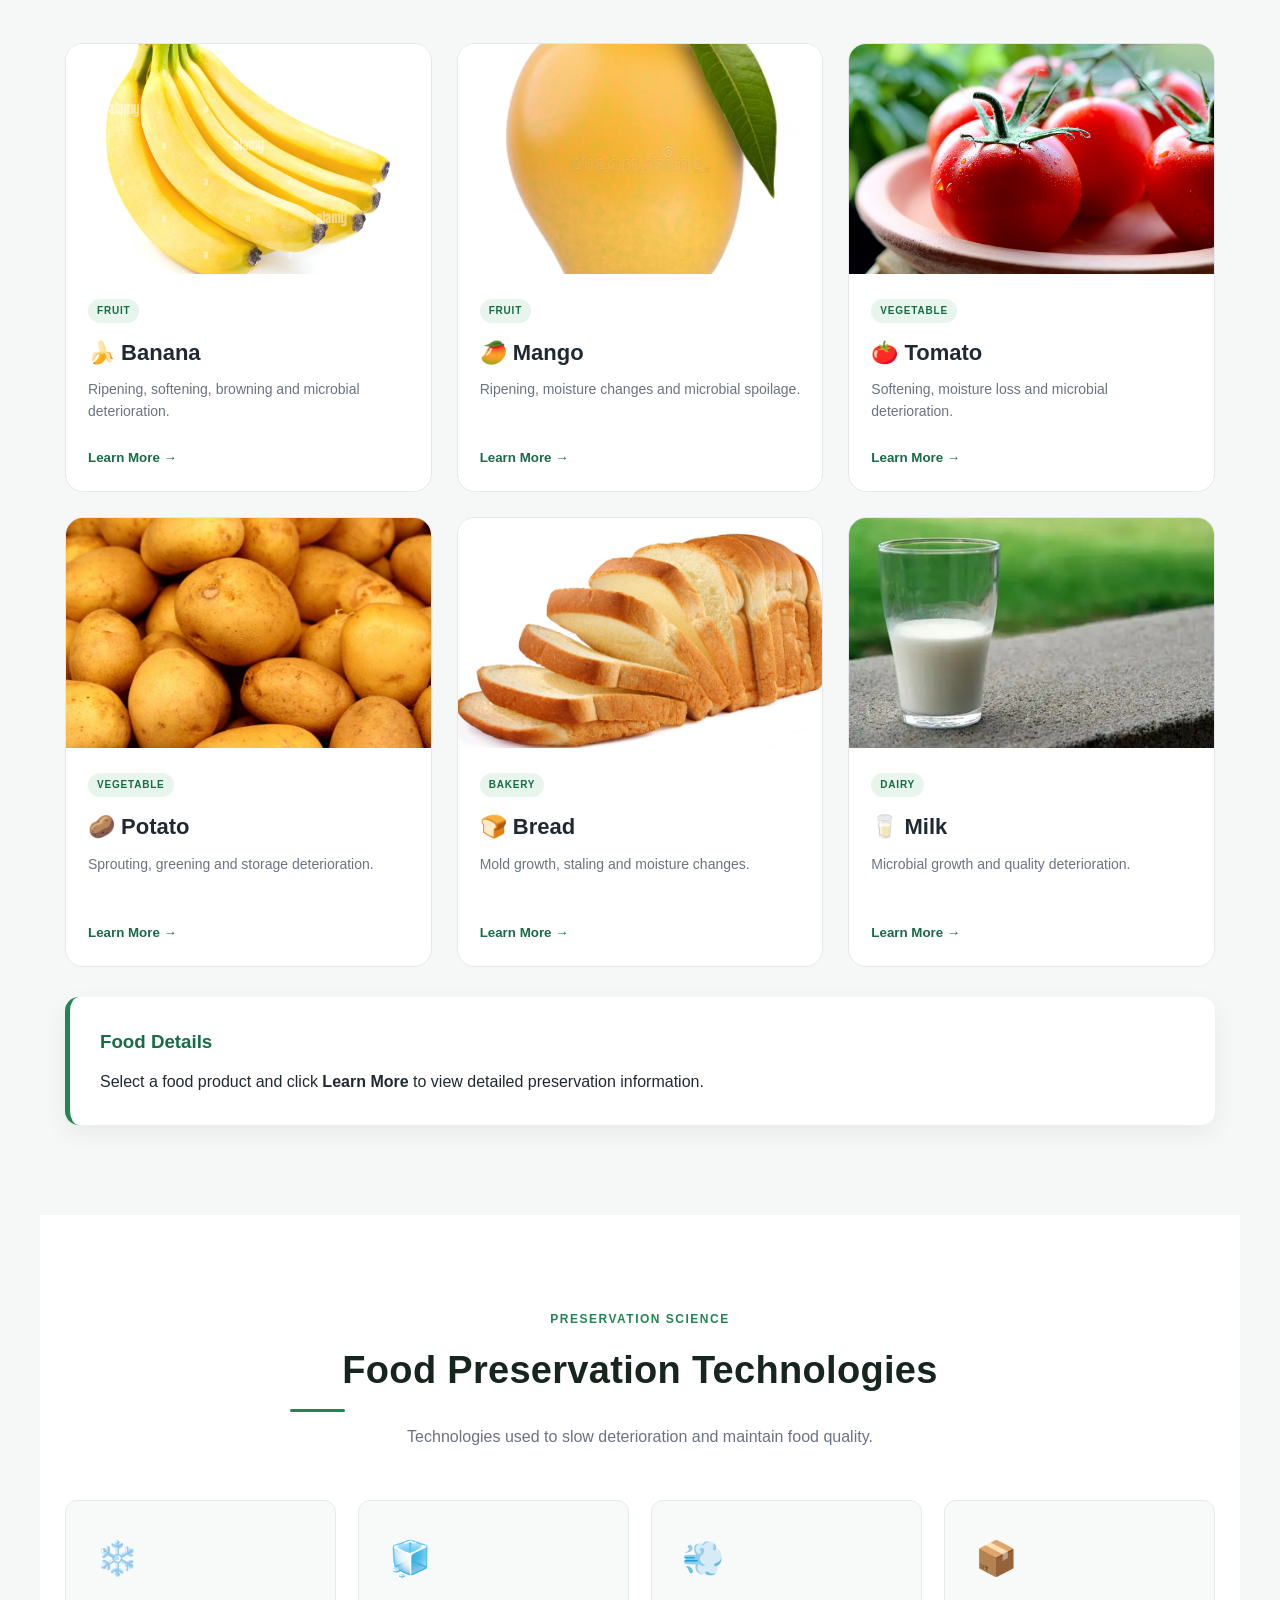
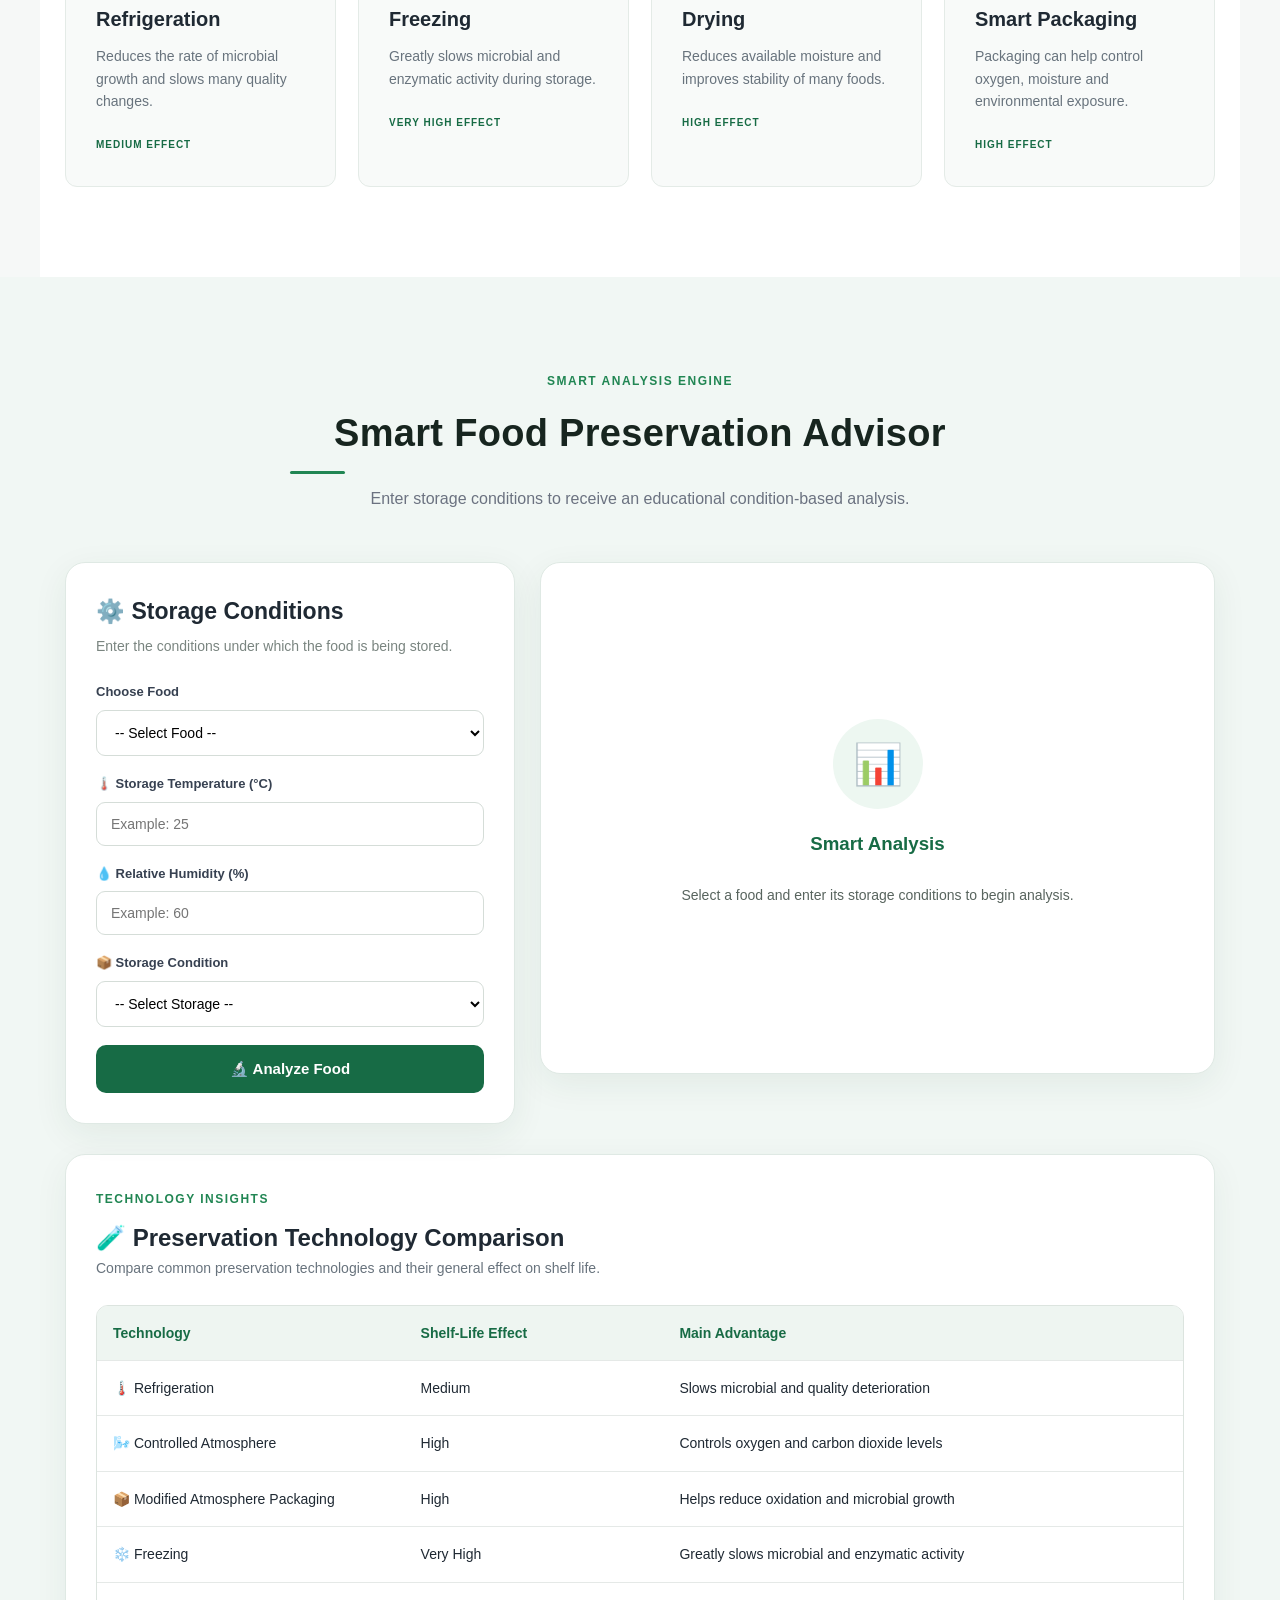
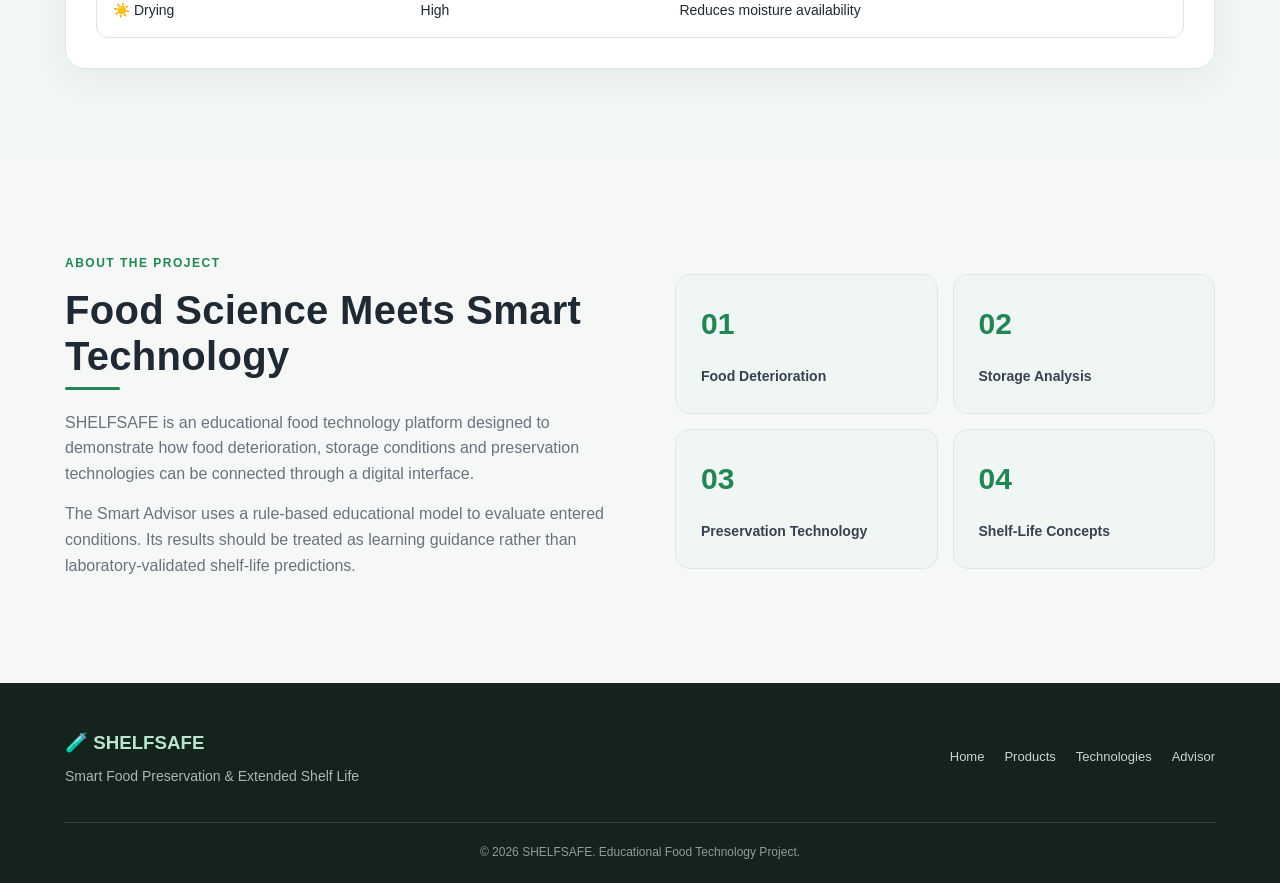
==== commit 7ecb0050: "Update index.html" ====
--- a/index.html
+++ b/index.html
@@ -77,9 +77,12 @@
                 </h1>
 
                 <p>
-                    Understand food deterioration, analyze storage
-                    conditions and explore modern preservation
-                    technologies to help maintain food quality.
+                    <p>
+                         Explore food preservation, shelf life estimation, storage conditions
+                         and modern food preservation technologies. SHELFLIFE helps users
+                         understand food deterioration and make better food storage decisions
+                         using its Smart Shelf Life Advisor.
+                   </p>
                 </p>
 
                 <div class="hero-buttons">
